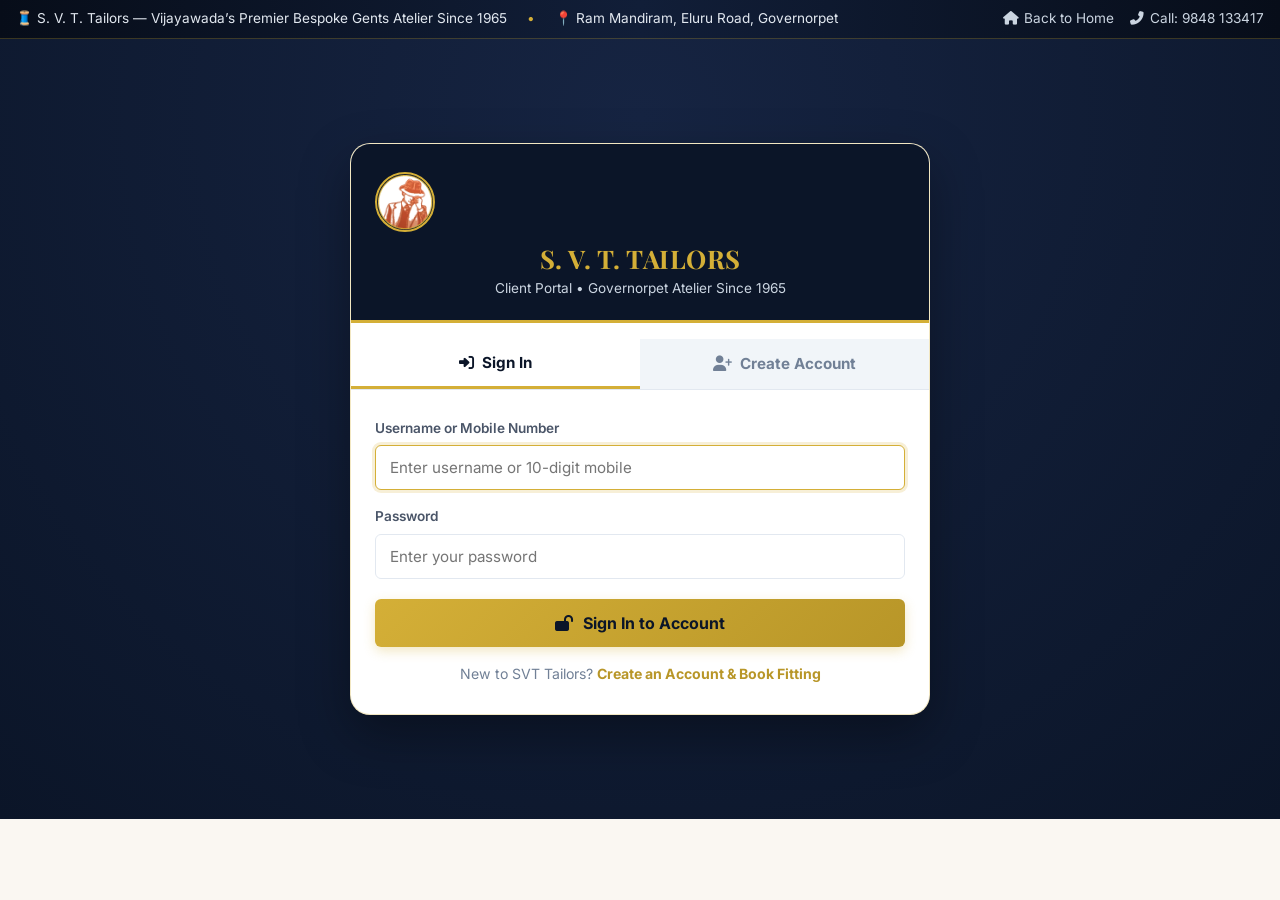
==== login.html @ 1993ef06 "feat: add customer login and account creation portal with database capture" ====
<!DOCTYPE html>
<html lang="en">
<head>
  <meta charset="UTF-8">
  <meta name="viewport" content="width=device-width, initial-scale=1.0">
  <title>Customer Account & Login • S. V. T. Tailors (Estd. 1965)</title>
  <link rel="icon" type="image/png" href="public/images/favicon.png">

  <!-- Google Fonts & Font Awesome -->
  <link rel="preconnect" href="https://fonts.googleapis.com">
  <link rel="preconnect" href="https://fonts.gstatic.com" crossorigin>
  <link href="https://fonts.googleapis.com/css2?family=Inter:wght@300;400;500;600;700&family=Playfair+Display:ital,wght@0,600;0,700;1,400&display=swap" rel="stylesheet">
  <link rel="stylesheet" href="https://cdnjs.cloudflare.com/ajax/libs/font-awesome/6.4.0/css/all.min.css">
  
  <link rel="stylesheet" href="style.css">

  <style>
    .auth-page-wrapper {
      min-height: calc(100vh - 120px);
      display: flex;
      align-items: center;
      justify-content: center;
      padding: 40px 16px;
      background: radial-gradient(circle at 50% 10%, #162442 0%, #0b1528 100%);
    }

    .auth-card {
      background: #ffffff;
      border-radius: var(--radius-lg);
      box-shadow: 0 20px 50px rgba(0, 0, 0, 0.35);
      width: 100%;
      max-width: 580px;
      overflow: hidden;
      border: 1px solid rgba(212, 175, 55, 0.3);
    }

    .auth-header {
      background: var(--primary);
      color: #ffffff;
      padding: 28px 24px 20px;
      text-align: center;
      position: relative;
      border-bottom: 3px solid var(--secondary);
    }

    .auth-header img {
      width: 60px;
      height: 60px;
      border-radius: 50%;
      border: 2px solid var(--secondary);
      margin-bottom: 10px;
    }

    .auth-header h2 {
      font-family: var(--font-serif);
      font-size: 1.6rem;
      color: var(--secondary);
      margin-bottom: 4px;
      letter-spacing: 0.5px;
    }

    .auth-header p {
      font-size: 0.85rem;
      color: #cbd5e1;
    }

    .auth-tabs {
      display: flex;
      background: #f1f5f9;
      border-bottom: 1px solid var(--gray-300);
    }

    .auth-tab-btn {
      flex: 1;
      padding: 14px;
      text-align: center;
      font-weight: 700;
      font-size: 0.95rem;
      background: transparent;
      border: none;
      cursor: pointer;
      color: var(--gray-600);
      transition: var(--transition);
      display: flex;
      align-items: center;
      justify-content: center;
      gap: 8px;
    }

    .auth-tab-btn.active {
      color: var(--primary);
      background: #ffffff;
      border-bottom: 3px solid var(--secondary);
    }

    .auth-body {
      padding: 28px 24px;
    }

    .auth-form-group {
      margin-bottom: 16px;
    }

    .auth-form-group label {
      display: block;
      font-size: 0.85rem;
      font-weight: 600;
      color: var(--gray-700);
      margin-bottom: 6px;
    }

    .auth-form-group input,
    .auth-form-group select,
    .auth-form-group textarea {
      width: 100%;
      padding: 12px 14px;
      border: 1.5px solid var(--gray-300);
      border-radius: var(--radius-sm);
      font-size: 0.95rem;
      font-family: inherit;
      transition: var(--transition);
      background: #ffffff;
    }

    .auth-form-group input:focus,
    .auth-form-group select:focus,
    .auth-form-group textarea:focus {
      outline: none;
      border-color: var(--secondary);
      box-shadow: 0 0 0 3px rgba(212, 175, 55, 0.2);
    }

    .auth-form-row {
      display: grid;
      grid-template-columns: 1fr 1fr;
      gap: 12px;
    }

    @media (max-width: 540px) {
      .auth-form-row {
        grid-template-columns: 1fr;
      }
    }

    .btn-auth-submit {
      width: 100%;
      padding: 14px;
      background: linear-gradient(135deg, var(--secondary) 0%, #b89628 100%);
      color: var(--primary);
      border: none;
      border-radius: var(--radius-sm);
      font-weight: 700;
      font-size: 1rem;
      cursor: pointer;
      display: flex;
      align-items: center;
      justify-content: center;
      gap: 10px;
      transition: var(--transition);
      box-shadow: 0 4px 12px rgba(212, 175, 55, 0.3);
      margin-top: 20px;
    }

    .btn-auth-submit:hover {
      transform: translateY(-2px);
      box-shadow: 0 6px 18px rgba(212, 175, 55, 0.45);
    }

    /* Customer Dashboard Profile View */
    .dashboard-profile {
      display: none;
    }

    .profile-banner {
      background: linear-gradient(135deg, #162442 0%, #0b1528 100%);
      color: #ffffff;
      padding: 20px;
      border-radius: var(--radius-md);
      display: flex;
      align-items: center;
      gap: 16px;
      margin-bottom: 20px;
    }

    .profile-avatar {
      width: 56px;
      height: 56px;
      background: var(--secondary);
      color: var(--primary);
      border-radius: 50%;
      display: flex;
      align-items: center;
      justify-content: center;
      font-size: 1.5rem;
      font-weight: 800;
      flex-shrink: 0;
    }

    .booking-card {
      background: var(--cream);
      border: 1px solid var(--gray-300);
      border-radius: var(--radius-sm);
      padding: 14px;
      margin-bottom: 12px;
    }

    .booking-card-header {
      display: flex;
      justify-content: space-between;
      margin-bottom: 6px;
      font-weight: 700;
      color: var(--primary);
    }

    .auth-alert {
      display: none;
      padding: 12px;
      border-radius: var(--radius-sm);
      font-size: 0.88rem;
      margin-bottom: 16px;
    }
    .auth-alert.error {
      background: #fef2f2;
      color: #991b1b;
      border: 1px solid #f87171;
    }
    .auth-alert.success {
      background: #f0fdf4;
      color: #166534;
      border: 1px solid #86efac;
    }
  </style>
</head>
<body>

  <!-- Top Announcement Bar -->
  <header class="top-bar">
    <div class="top-bar-marquee">
      <span>🧵 S. V. T. Tailors — Vijayawada’s Premier Bespoke Gents Atelier Since 1965</span>
      <span style="color: var(--secondary);">•</span>
      <span>📍 Ram Mandiram, Eluru Road, Governorpet</span>
    </div>
    <div class="top-bar-links">
      <a href="index.html"><i class="fas fa-home"></i> Back to Home</a>
      <a href="tel:9848133417"><i class="fas fa-phone-alt"></i> Call: 9848 133417</a>
    </div>
  </header>

  <!-- Auth Main View -->
  <main class="auth-page-wrapper">
    <div class="auth-card">
      <!-- Header -->
      <div class="auth-header">
        <a href="index.html">
          <img src="public/images/logo_gentleman_badge.png" alt="SVT Tailors Gentleman Mascot">
        </a>
        <h2>S. V. T. TAILORS</h2>
        <p>Client Portal • Governorpet Atelier Since 1965</p>
      </div>

      <!-- Feedback Alert -->
      <div style="padding: 16px 24px 0;">
        <div class="auth-alert" id="authAlert"></div>
      </div>

      <!-- Guest Auth Container (Tabs) -->
      <div id="guestAuthContainer">
        <div class="auth-tabs">
          <button class="auth-tab-btn active" id="tabLoginBtn" onclick="switchTab('login')">
            <i class="fas fa-sign-in-alt"></i> Sign In
          </button>
          <button class="auth-tab-btn" id="tabRegisterBtn" onclick="switchTab('register')">
            <i class="fas fa-user-plus"></i> Create Account
          </button>
        </div>

        <div class="auth-body">
          <!-- 1. LOGIN FORM -->
          <form id="loginForm" onsubmit="handleLoginSubmit(event)">
            <div class="auth-form-group">
              <label for="loginIdentifier">Username or Mobile Number</label>
              <input type="text" id="loginIdentifier" placeholder="Enter username or 10-digit mobile" required autofocus>
            </div>

            <div class="auth-form-group">
              <label for="loginPassword">Password</label>
              <input type="password" id="loginPassword" placeholder="Enter your password" required>
            </div>

            <button type="submit" class="btn-auth-submit" id="btnLoginSubmit">
              <i class="fas fa-lock-open"></i> Sign In to Account
            </button>

            <div style="text-align: center; margin-top: 16px; font-size: 0.88rem; color: var(--gray-600);">
              New to SVT Tailors? 
              <a href="javascript:void(0)" onclick="switchTab('register')" style="color: var(--secondary-hover); font-weight: 700;">Create an Account &amp; Book Fitting</a>
            </div>
          </form>

          <!-- 2. CREATE ACCOUNT FORM -->
          <form id="registerForm" style="display: none;" onsubmit="handleRegisterSubmit(event)">
            <div class="auth-form-row">
              <div class="auth-form-group">
                <label for="regName">Full Name *</label>
                <input type="text" id="regName" placeholder="e.g. Ramesh Kumar" required>
              </div>
              <div class="auth-form-group">
                <label for="regPhone">Phone Number (Mobile) *</label>
                <input type="tel" id="regPhone" placeholder="e.g. 98481 XXXXX" required>
              </div>
            </div>

            <div class="auth-form-group">
              <label for="regArea">Your Locality / City *</label>
              <select id="regArea" onchange="handleRegAreaChange(this.value)" required>
                <option value="Governorpet / Eluru Road">Governorpet / Eluru Road</option>
                <option value="Arundalpet / Ram Mandiram">Arundalpet / Near Ram Mandiram</option>
                <option value="Benz Circle">Benz Circle</option>
                <option value="MG Road / Bandar Road">MG Road / Bandar Road</option>
                <option value="Suryaraopet">Suryaraopet</option>
                <option value="Moghalrajpuram">Moghalrajpuram</option>
                <option value="Satyanarayanapuram">Satyanarayanapuram</option>
                <option value="Bhavanipuram / One Town">Bhavanipuram / One Town</option>
                <option value="Penamaluru / Poranki">Penamaluru / Poranki</option>
                <option value="Mangalagiri / Tadepalli">Mangalagiri / Tadepalli</option>
                <option value="Other">Other (Far from City / Outside Vijayawada)</option>
              </select>
            </div>

            <!-- Dynamic Outstation Area Input -->
            <div class="auth-form-group" id="regOtherAreaBox" style="display: none; background: #f0fdf4; border: 1.5px solid #86efac; border-radius: var(--radius-sm); padding: 12px;">
              <label for="regOtherAreaInput" style="color: #166534; font-weight: 700;">
                <i class="fas fa-map-marked-alt"></i> Specify Your City / Town / Village:
              </label>
              <input type="text" id="regOtherAreaInput" placeholder="e.g. Guntur, Gannavaram, Tenali, Eluru, etc.">
            </div>

            <div class="auth-form-row">
              <div class="auth-form-group">
                <label for="regDate">Preferred Date for Fitting / Visit</label>
                <input type="date" id="regDate">
              </div>
              <div class="auth-form-group">
                <label for="regTime">Preferred Time</label>
                <select id="regTime">
                  <option value="Morning (10:00 AM - 1:00 PM)">Morning (10 AM - 1 PM)</option>
                  <option value="Afternoon (2:00 PM - 5:00 PM)">Afternoon (2 PM - 5 PM)</option>
                  <option value="Evening (5:00 PM - 8:30 PM)">Evening (5 PM - 8:30 PM)</option>
                </select>
              </div>
            </div>

            <div class="auth-form-group">
              <label for="regGarments">Garments to Stitch</label>
              <input type="text" id="regGarments" placeholder="e.g. 2 Suits, 4 Shirts, 1 Kurta Pajama">
            </div>

            <div class="auth-form-row">
              <div class="auth-form-group">
                <label for="regUsername">Choose Username *</label>
                <input type="text" id="regUsername" placeholder="e.g. ramesh_svt" required>
              </div>
              <div class="auth-form-group">
                <label for="regPassword">Set Password *</label>
                <input type="password" id="regPassword" placeholder="Create password" required>
              </div>
            </div>

            <button type="submit" class="btn-auth-submit" id="btnRegisterSubmit">
              <i class="fas fa-user-check"></i> Create Account &amp; Save to Database
            </button>

            <div style="text-align: center; margin-top: 14px; font-size: 0.88rem; color: var(--gray-600);">
              Already have an account? 
              <a href="javascript:void(0)" onclick="switchTab('login')" style="color: var(--secondary-hover); font-weight: 700;">Sign In here</a>
            </div>
          </form>
        </div>
      </div>

      <!-- Logged In Dashboard View -->
      <div id="userDashboardView" class="dashboard-profile" style="padding: 24px;">
        <div class="profile-banner">
          <div class="profile-avatar" id="dashAvatar">R</div>
          <div>
            <h3 style="color: var(--secondary); margin-bottom: 2px;" id="dashName">Ramesh Kumar</h3>
            <p style="font-size: 0.85rem; color: #cbd5e1;" id="dashMobile">+91 98481 XXXXX</p>
            <small style="color: #94a3b8;" id="dashLocality">Governorpet, Vijayawada</small>
          </div>
        </div>

        <div style="display: flex; gap: 10px; margin-bottom: 20px;">
          <a href="index.html#customizerSection" class="btn-auth-submit" style="margin: 0; flex: 1; font-size: 0.88rem; padding: 10px;">
            <i class="fas fa-cut"></i> Order Custom Wear
          </a>
          <a href="index.html#doorstepSection" class="btn-auth-submit" style="margin: 0; flex: 1; font-size: 0.88rem; padding: 10px; background: var(--primary-light); color: #fff;">
            <i class="fas fa-motorcycle"></i> Book Home Visit
          </a>
        </div>

        <h4 style="font-size: 1.05rem; color: var(--primary); margin-bottom: 10px; display: flex; align-items: center; gap: 8px;">
          <i class="fas fa-clipboard-list" style="color: var(--secondary);"></i> Your Bookings &amp; Fitting Orders
        </h4>
        <div id="dashBookingsList">
          <p style="font-size: 0.85rem; color: var(--gray-600);">Loading your bookings from database...</p>
        </div>

        <div style="margin-top: 24px; padding-top: 16px; border-top: 1px solid var(--gray-300); display: flex; justify-content: space-between; align-items: center;">
          <a href="index.html" style="font-size: 0.88rem; color: var(--primary); font-weight: 600;">
            <i class="fas fa-arrow-left"></i> Return to Main Website
          </a>
          <button onclick="handleLogout()" style="background: none; border: 1px solid #ef4444; color: #ef4444; border-radius: var(--radius-sm); padding: 8px 14px; font-size: 0.85rem; font-weight: 700; cursor: pointer;">
            <i class="fas fa-sign-out-alt"></i> Log Out
          </button>
        </div>
      </div>
    </div>
  </main>

  <script>
    // Tab switching
    function switchTab(tab) {
      const loginForm = document.getElementById('loginForm');
      const regForm = document.getElementById('registerForm');
      const tabLoginBtn = document.getElementById('tabLoginBtn');
      const tabRegBtn = document.getElementById('tabRegisterBtn');
      hideAlert();

      if (tab === 'register') {
        loginForm.style.display = 'none';
        regForm.style.display = 'block';
        tabLoginBtn.classList.remove('active');
        tabRegBtn.classList.add('active');
      } else {
        loginForm.style.display = 'block';
        regForm.style.display = 'none';
        tabLoginBtn.classList.add('active');
        tabRegBtn.classList.remove('active');
      }
    }

    function handleRegAreaChange(val) {
      const otherBox = document.getElementById('regOtherAreaBox');
      if (otherBox) {
        otherBox.style.display = val === 'Other' ? 'block' : 'none';
        if (val === 'Other') document.getElementById('regOtherAreaInput')?.focus();
      }
    }

    function showAlert(msg, type = 'error') {
      const el = document.getElementById('authAlert');
      if (!el) return;
      el.className = `auth-alert ${type}`;
      el.innerHTML = msg;
      el.style.display = 'block';
    }

    function hideAlert() {
      const el = document.getElementById('authAlert');
      if (el) el.style.display = 'none';
    }

    // Register Handler
    async function handleRegisterSubmit(e) {
      e.preventDefault();
      hideAlert();

      const name = document.getElementById('regName').value.trim();
      const mobile = document.getElementById('regPhone').value.trim();
      const area = document.getElementById('regArea').value;
      const otherArea = document.getElementById('regOtherAreaInput')?.value.trim();
      const locality = area === 'Other' ? (otherArea || 'Outside Vijayawada') : area;
      const pref_date = document.getElementById('regDate').value;
      const pref_time = document.getElementById('regTime').value;
      const garments = document.getElementById('regGarments').value.trim();
      const username = document.getElementById('regUsername').value.trim();
      const password = document.getElementById('regPassword').value;

      const btn = document.getElementById('btnRegisterSubmit');
      btn.disabled = true;
      btn.innerHTML = '<i class="fas fa-spinner fa-spin"></i> Creating Account in Database...';

      try {
        const res = await fetch('/api/register', {
          method: 'POST',
          headers: { 'Content-Type': 'application/json' },
          body: JSON.stringify({
            name, mobile, locality, username, password,
            pref_date, pref_time, garments
          })
        });

        const data = await res.json();
        if (data.success) {
          showAlert('Account created successfully in database! Logging you in...', 'success');
          localStorage.setItem('svt_user', JSON.stringify(data.user));
          setTimeout(() => {
            renderDashboard(data.user, data.booking_id ? [{
              booking_id: data.booking_id,
              locality: locality,
              pref_date: pref_date || 'Upcoming',
              pref_time: pref_time,
              garments: garments || 'Bespoke Fitting'
            }] : []);
          }, 800);
        } else {
          showAlert(data.error || 'Could not register account. Please check details.');
        }
      } catch (err) {
        // Fallback for offline mode
        const localUser = { name, mobile, username, locality };
        localStorage.setItem('svt_user', JSON.stringify(localUser));
        showAlert('Account registered locally! (Database syncing in background)', 'success');
        renderDashboard(localUser, []);
      } finally {
        btn.disabled = false;
        btn.innerHTML = '<i class="fas fa-user-check"></i> Create Account &amp; Save to Database';
      }
    }

    // Login Handler
    async function handleLoginSubmit(e) {
      e.preventDefault();
      hideAlert();

      const identifier = document.getElementById('loginIdentifier').value.trim();
      const password = document.getElementById('loginPassword').value;

      const btn = document.getElementById('btnLoginSubmit');
      btn.disabled = true;
      btn.innerHTML = '<i class="fas fa-spinner fa-spin"></i> Verifying Credentials...';

      try {
        const res = await fetch('/api/login', {
          method: 'POST',
          headers: { 'Content-Type': 'application/json' },
          body: JSON.stringify({ username: identifier, password })
        });

        const data = await res.json();
        if (data.success) {
          showAlert(`Welcome back, ${data.user.name}!`, 'success');
          localStorage.setItem('svt_user', JSON.stringify(data.user));
          setTimeout(() => {
            renderDashboard(data.user, data.bookings || []);
          }, 600);
        } else {
          showAlert(data.error || 'Invalid credentials. Please verify username and password.');
        }
      } catch (err) {
        showAlert('Server connection error. Please ensure local server is running.');
      } finally {
        btn.disabled = false;
        btn.innerHTML = '<i class="fas fa-lock-open"></i> Sign In to Account';
      }
    }

    // Render Dashboard
    function renderDashboard(user, bookings = []) {
      document.getElementById('guestAuthContainer').style.display = 'none';
      const dash = document.getElementById('userDashboardView');
      dash.style.display = 'block';

      document.getElementById('dashName').textContent = user.name || 'Valued Client';
      document.getElementById('dashMobile').textContent = `📞 ${user.mobile}`;
      document.getElementById('dashLocality').textContent = `📍 ${user.locality || 'Governorpet, Vijayawada'}`;
      document.getElementById('dashAvatar').textContent = (user.name || 'U').charAt(0).toUpperCase();

      const bList = document.getElementById('dashBookingsList');
      if (!bookings || bookings.length === 0) {
        bList.innerHTML = `
          <div style="background: var(--cream); padding: 18px; border-radius: var(--radius-sm); text-align: center; color: var(--gray-600); font-size: 0.88rem;">
            <i class="fas fa-calendar-check" style="font-size: 1.8rem; color: var(--secondary); margin-bottom: 8px; display: block;"></i>
            No active bookings yet. Click below to schedule a master doorstep visit or customize garments!
          </div>
        `;
      } else {
        bList.innerHTML = bookings.map(b => `
          <div class="booking-card">
            <div class="booking-card-header">
              <span>Order #SVT-BK${b.booking_id}</span>
              <span style="color: var(--emerald); font-size: 0.85rem;"><i class="fas fa-check-circle"></i> Active</span>
            </div>
            <div style="font-size: 0.85rem; color: var(--gray-700); margin-bottom: 4px;">
              <strong>Garments:</strong> ${b.garments || 'Bespoke Garments'}
            </div>
            <div style="font-size: 0.8rem; color: var(--gray-600); display: flex; gap: 14px; flex-wrap: wrap;">
              <span><i class="fas fa-calendar-alt"></i> ${b.pref_date || 'Scheduled'}</span>
              <span><i class="fas fa-clock"></i> ${b.pref_time || 'Morning'}</span>
              <span><i class="fas fa-map-marker-alt"></i> ${b.locality || 'Governorpet'}</span>
            </div>
          </div>
        `).join('');
      }
    }

    function handleLogout() {
      localStorage.removeItem('svt_user');
      window.location.reload();
    }

    // Auto-login check on page load
    window.addEventListener('DOMContentLoaded', () => {
      const saved = localStorage.getItem('svt_user');
      if (saved) {
        try {
          const user = JSON.parse(saved);
          renderDashboard(user);
          // Fetch live bookings
          fetch(`/api/track?q=${encodeURIComponent(user.mobile)}`)
            .then(r => r.json())
            .then(data => {
              if (data && data.bookings) {
                renderDashboard(user, data.bookings);
              }
            }).catch(() => {});
        } catch(e) {}
      }
    });
  </script>
</body>
</html>
---- style.css ----
/* ==========================================================================
   S. V. T. TAILORS - MASTER BESPOKE TAILORING (EST. 1965)
   Modern, Lively, Luxury Bespoke Tailoring Experience
   ========================================================================== */

:root {
  --primary: #0b1528;
  --primary-light: #162442;
  --secondary: #d4af37; /* Royal Tailor Gold */
  --secondary-hover: #b89628;
  --secondary-light: #fef8e7;
  --accent: #c59b27;
  --emerald: #0f5132;
  --emerald-light: #d1e7dd;
  --crimson: #8b0000;
  --dark: #121824;
  --gray-900: #1a202c;
  --gray-800: #2d3748;
  --gray-700: #4a5568;
  --gray-600: #718096;
  --gray-300: #e2e8f0;
  --gray-100: #f7fafc;
  --gray-50: #fbfbfa;
  --white: #ffffff;
  --cream: #faf7f2;
  
  --shadow-sm: 0 2px 4px rgba(0,0,0,0.05);
  --shadow-md: 0 6px 18px rgba(0,0,0,0.08);
  --shadow-lg: 0 12px 30px rgba(0,0,0,0.12);
  --shadow-xl: 0 20px 45px rgba(0,0,0,0.18);
  
  --font-serif: 'Playfair Display', Georgia, 'Times New Roman', serif;
  --font-sans: 'Inter', system-ui, -apple-system, BlinkMacSystemFont, 'Segoe UI', Roboto, sans-serif;
  --radius-sm: 6px;
  --radius-md: 12px;
  --radius-lg: 20px;
  --radius-full: 9999px;
  --transition: all 0.3s cubic-bezier(0.16, 1, 0.3, 1);
}

*, *::before, *::after {
  box-sizing: border-box;
  margin: 0;
  padding: 0;
}

html {
  scroll-behavior: smooth;
  font-size: 16px;
}

body {
  font-family: var(--font-sans);
  color: var(--gray-800);
  background-color: var(--cream);
  line-height: 1.6;
  overflow-x: hidden;
}

h1, h2, h3, h4, .font-serif {
  font-family: var(--font-serif);
  color: var(--primary);
  line-height: 1.25;
}

a {
  color: inherit;
  text-decoration: none;
}

img {
  max-width: 100%;
  height: auto;
  display: block;
}

button, input, select, textarea {
  font-family: inherit;
}

/* ==========================================================================
   ANNOUNCEMENT BAR
   ========================================================================== */
.top-bar {
  background: linear-gradient(90deg, #070d19 0%, #111e38 50%, #070d19 100%);
  color: #e2e8f0;
  padding: 8px 16px;
  font-size: 0.85rem;
  display: flex;
  justify-content: space-between;
  align-items: center;
  border-bottom: 1px solid rgba(212, 175, 55, 0.25);
  position: relative;
  z-index: 100;
}

.top-bar-marquee {
  display: flex;
  align-items: center;
  gap: 20px;
}

.top-badge {
  background: var(--secondary);
  color: #0b1528;
  font-weight: 700;
  padding: 2px 8px;
  border-radius: 4px;
  font-size: 0.75rem;
  letter-spacing: 0.5px;
  text-transform: uppercase;
}

.top-bar-links {
  display: flex;
  align-items: center;
  gap: 16px;
}

.top-bar-links a {
  color: #cbd5e1;
  transition: var(--transition);
  display: inline-flex;
  align-items: center;
  gap: 6px;
}

.top-bar-links a:hover {
  color: var(--secondary);
}

/* ==========================================================================
   NAVIGATION
   ========================================================================== */
.main-nav {
  position: sticky;
  top: 0;
  background: rgba(255, 255, 255, 0.96);
  backdrop-filter: blur(12px);
  border-bottom: 1px solid rgba(212, 175, 55, 0.2);
  z-index: 99;
  transition: var(--transition);
}

.nav-container {
  max-width: 1320px;
  margin: 0 auto;
  padding: 12px 24px;
  display: flex;
  align-items: center;
  justify-content: space-between;
}

.brand-logo {
  display: flex;
  align-items: center;
  gap: 14px;
}

.brand-icon {
  width: 52px;
  height: 52px;
  border-radius: 50%;
  border: 2px solid var(--secondary);
  background: #fdfbf7;
  display: flex;
  align-items: center;
  justify-content: center;
  box-shadow: 0 4px 14px rgba(212, 175, 55, 0.3);
  position: relative;
  overflow: hidden;
  flex-shrink: 0;
  transition: var(--transition);
}

.brand-icon:hover {
  transform: scale(1.08);
}

.brand-icon img {
  width: 100%;
  height: 100%;
  object-fit: cover;
}

.btn-mini-logo {
  width: 20px;
  height: 20px;
  border-radius: 50%;
  object-fit: cover;
  display: inline-block;
  vertical-align: middle;
  margin-right: 6px;
  border: 1px solid var(--secondary);
}

.visiting-card-badge {
  display: inline-flex;
  align-items: center;
  gap: 12px;
  background: rgba(255, 255, 255, 0.95);
  border: 1.5px solid var(--secondary);
  padding: 8px 14px;
  border-radius: var(--radius-md);
  box-shadow: var(--shadow-sm);
  margin-top: 12px;
}

.visiting-card-badge img {
  height: 48px;
  width: auto;
  border-radius: 4px;
}

.visiting-card-container {
  border-radius: var(--radius-md);
  overflow: hidden;
  box-shadow: var(--shadow-xl);
  border: 2px solid var(--secondary);
  background: var(--white);
  transition: var(--transition);
}

.visiting-card-container:hover {
  transform: translateY(-4px);
  box-shadow: 0 16px 36px rgba(0,0,0,0.18);
}

.brand-text h1 {
  font-size: 1.5rem;
  font-weight: 800;
  letter-spacing: 0.5px;
  margin-bottom: 2px;
  display: flex;
  align-items: center;
  gap: 8px;
}

.brand-text .est {
  font-size: 0.72rem;
  color: var(--secondary-hover);
  font-family: var(--font-sans);
  font-weight: 700;
  letter-spacing: 1px;
  text-transform: uppercase;
}

.brand-text p {
  font-size: 0.78rem;
  color: var(--gray-600);
  font-weight: 500;
}

.nav-menu {
  display: flex;
  align-items: center;
  gap: 28px;
  list-style: none;
}

.nav-menu a {
  font-size: 0.95rem;
  font-weight: 600;
  color: var(--gray-800);
  transition: var(--transition);
  position: relative;
  padding: 6px 0;
}

.nav-menu a:hover,
.nav-menu a.active {
  color: var(--primary);
}

.nav-menu a::after {
  content: '';
  position: absolute;
  bottom: 0;
  left: 0;
  width: 0%;
  height: 2px;
  background: var(--secondary);
  transition: var(--transition);
}

.nav-menu a:hover::after,
.nav-menu a.active::after {
  width: 100%;
}

.nav-actions {
  display: flex;
  align-items: center;
  gap: 14px;
}

.btn-track {
  padding: 8px 16px;
  border: 1.5px solid var(--primary);
  border-radius: var(--radius-full);
  font-size: 0.88rem;
  font-weight: 600;
  color: var(--primary);
  display: inline-flex;
  align-items: center;
  gap: 6px;
  background: transparent;
  cursor: pointer;
  transition: var(--transition);
}

.btn-track:hover {
  background: var(--primary);
  color: var(--white);
}

.btn-cart {
  position: relative;
  background: var(--secondary);
  color: var(--primary);
  border: none;
  width: 44px;
  height: 44px;
  border-radius: var(--radius-full);
  display: flex;
  align-items: center;
  justify-content: center;
  cursor: pointer;
  font-size: 1.2rem;
  font-weight: 700;
  transition: var(--transition);
  box-shadow: 0 4px 10px rgba(212, 175, 55, 0.3);
}

.btn-cart:hover {
  transform: translateY(-2px) scale(1.05);
  background: var(--secondary-hover);
  color: var(--white);
}

.cart-count {
  position: absolute;
  top: -4px;
  right: -4px;
  background: var(--crimson);
  color: var(--white);
  font-size: 0.72rem;
  font-weight: 800;
  width: 20px;
  height: 20px;
  border-radius: 50%;
  display: flex;
  align-items: center;
  justify-content: center;
  border: 2px solid var(--white);
}

.btn-call {
  background: var(--primary);
  color: var(--white);
  padding: 10px 18px;
  border-radius: var(--radius-full);
  font-size: 0.88rem;
  font-weight: 600;
  display: inline-flex;
  align-items: center;
  gap: 8px;
  transition: var(--transition);
  box-shadow: var(--shadow-sm);
}

.btn-call:hover {
  background: var(--primary-light);
  transform: translateY(-2px);
  box-shadow: var(--shadow-md);
}

.mobile-menu-btn {
  display: none;
  background: transparent;
  border: none;
  font-size: 1.6rem;
  color: var(--primary);
  cursor: pointer;
}

/* ==========================================================================
   HERO SECTION
   ========================================================================== */
.hero {
  position: relative;
  min-height: 85vh;
  display: flex;
  align-items: center;
  background: linear-gradient(135deg, rgba(11, 21, 40, 0.92) 0%, rgba(16, 29, 56, 0.85) 100%),
              url('public/images/hero_atelier.jpg') center/cover no-repeat fixed;
  color: var(--white);
  padding: 80px 24px;
  overflow: hidden;
}

.hero-overlay-pattern {
  position: absolute;
  inset: 0;
  background-image: radial-gradient(rgba(212, 175, 55, 0.15) 1px, transparent 0);
  background-size: 28px 28px;
  pointer-events: none;
}

.hero-container {
  max-width: 1320px;
  margin: 0 auto;
  display: grid;
  grid-template-columns: 1.15fr 0.85fr;
  gap: 50px;
  align-items: center;
  position: relative;
  z-index: 2;
}

.hero-tag {
  display: inline-flex;
  align-items: center;
  gap: 8px;
  background: rgba(212, 175, 55, 0.2);
  border: 1px solid var(--secondary);
  color: var(--secondary);
  padding: 6px 14px;
  border-radius: var(--radius-full);
  font-size: 0.85rem;
  font-weight: 700;
  letter-spacing: 1px;
  text-transform: uppercase;
  margin-bottom: 20px;
  backdrop-filter: blur(8px);
}

.hero-title {
  font-size: 3.5rem;
  font-weight: 800;
  color: var(--white);
  margin-bottom: 20px;
  letter-spacing: -0.5px;
}

.hero-title span.gold {
  color: var(--secondary);
  position: relative;
  display: inline-block;
}

.hero-title span.gold::after {
  content: '';
  position: absolute;
  bottom: 6px;
  left: 0;
  width: 100%;
  height: 6px;
  background: rgba(212, 175, 55, 0.35);
  z-index: -1;
}

.hero-desc {
  font-size: 1.2rem;
  color: #e2e8f0;
  margin-bottom: 34px;
  max-width: 600px;
  line-height: 1.7;
}

.hero-cta-group {
  display: flex;
  align-items: center;
  gap: 16px;
  flex-wrap: wrap;
  margin-bottom: 40px;
}

.btn-primary-gold {
  background: linear-gradient(135deg, var(--secondary) 0%, #b89628 100%);
  color: #0b1528;
  font-weight: 700;
  font-size: 1.05rem;
  padding: 16px 32px;
  border-radius: var(--radius-full);
  display: inline-flex;
  align-items: center;
  gap: 10px;
  border: none;
  cursor: pointer;
  transition: var(--transition);
  box-shadow: 0 10px 25px rgba(212, 175, 55, 0.4);
}

.btn-primary-gold:hover {
  transform: translateY(-3px) scale(1.02);
  box-shadow: 0 14px 30px rgba(212, 175, 55, 0.6);
  background: linear-gradient(135deg, #e4bf47 0%, var(--secondary) 100%);
}

.btn-secondary-outline {
  background: rgba(255, 255, 255, 0.08);
  border: 1.5px solid rgba(255, 255, 255, 0.4);
  color: var(--white);
  font-weight: 600;
  font-size: 1rem;
  padding: 15px 28px;
  border-radius: var(--radius-full);
  display: inline-flex;
  align-items: center;
  gap: 10px;
  cursor: pointer;
  backdrop-filter: blur(8px);
  transition: var(--transition);
}

.btn-secondary-outline:hover {
  background: var(--white);
  color: var(--primary);
  border-color: var(--white);
  transform: translateY(-2px);
}

.hero-stats-row {
  display: grid;
  grid-template-columns: repeat(3, 1fr);
  gap: 20px;
  border-top: 1px solid rgba(255, 255, 255, 0.15);
  padding-top: 24px;
}

.hero-stat-item h3 {
  font-size: 2rem;
  font-weight: 800;
  color: var(--secondary);
  font-family: var(--font-sans);
  margin-bottom: 2px;
}

.hero-stat-item p {
  font-size: 0.85rem;
  color: #cbd5e1;
  text-transform: uppercase;
  letter-spacing: 0.5px;
}

/* Hero Right: Interactive Quick Order Card */
.hero-card {
  background: rgba(255, 255, 255, 0.98);
  color: var(--dark);
  border-radius: var(--radius-lg);
  padding: 32px;
  box-shadow: var(--shadow-xl);
  border: 2px solid rgba(212, 175, 55, 0.4);
  position: relative;
}

.hero-card-header {
  margin-bottom: 20px;
  border-bottom: 1px solid var(--gray-300);
  padding-bottom: 16px;
  display: flex;
  justify-content: space-between;
  align-items: center;
}

.hero-card-header h3 {
  font-size: 1.4rem;
  color: var(--primary);
}

.hero-card-header .pulse-badge {
  background: #e6f4ea;
  color: var(--emerald);
  font-weight: 700;
  font-size: 0.75rem;
  padding: 4px 10px;
  border-radius: var(--radius-full);
  display: inline-flex;
  align-items: center;
  gap: 6px;
}

.pulse-dot {
  width: 8px;
  height: 8px;
  background: var(--emerald);
  border-radius: 50%;
  animation: pulse 1.8s infinite;
}

@keyframes pulse {
  0% { transform: scale(0.95); box-shadow: 0 0 0 0 rgba(15, 81, 50, 0.7); }
  70% { transform: scale(1); box-shadow: 0 0 0 8px rgba(15, 81, 50, 0); }
  100% { transform: scale(0.95); box-shadow: 0 0 0 0 rgba(15, 81, 50, 0); }
}

.quick-order-options {
  display: grid;
  grid-template-columns: repeat(2, 1fr);
  gap: 10px;
  margin-bottom: 18px;
}

.quick-option-btn {
  background: var(--gray-50);
  border: 1.5px solid var(--gray-300);
  border-radius: var(--radius-md);
  padding: 12px 10px;
  text-align: center;
  cursor: pointer;
  transition: var(--transition);
}

.quick-option-btn:hover,
.quick-option-btn.active {
  border-color: var(--secondary);
  background: var(--secondary-light);
  transform: translateY(-2px);
}

.quick-option-btn i {
  font-size: 1.4rem;
  color: var(--primary);
  margin-bottom: 4px;
  display: block;
}

.quick-option-btn span {
  font-size: 0.85rem;
  font-weight: 700;
  display: block;
}

.quick-option-btn small {
  font-size: 0.72rem;
  color: var(--gray-600);
}

/* ==========================================================================
   FEATURE STRIP (TRUST BADGES)
   ========================================================================== */
.feature-strip {
  background: var(--primary);
  color: var(--white);
  padding: 24px 0;
  border-bottom: 2px solid var(--secondary);
}

.feature-grid {
  max-width: 1320px;
  margin: 0 auto;
  padding: 0 24px;
  display: grid;
  grid-template-columns: repeat(4, 1fr);
  gap: 24px;
}

.feature-box {
  display: flex;
  align-items: center;
  gap: 16px;
}

.feature-icon {
  width: 52px;
  height: 52px;
  background: rgba(212, 175, 55, 0.15);
  border: 1px solid var(--secondary);
  border-radius: 50%;
  display: flex;
  align-items: center;
  justify-content: center;
  color: var(--secondary);
  font-size: 1.4rem;
  flex-shrink: 0;
}

.feature-info h4 {
  color: var(--white);
  font-size: 1rem;
  margin-bottom: 2px;
}

.feature-info p {
  color: #94a3b8;
  font-size: 0.82rem;
}

/* ==========================================================================
   SECTION COMMON
   ========================================================================== */
.section {
  padding: 85px 24px;
}

.section-cream {
  background: var(--cream);
}

.section-white {
  background: var(--white);
}

.section-dark {
  background: var(--primary);
  color: var(--white);
}

.section-header {
  text-align: center;
  max-width: 750px;
  margin: 0 auto 55px auto;
}

.section-tag {
  color: var(--secondary-hover);
  font-weight: 700;
  font-size: 0.85rem;
  text-transform: uppercase;
  letter-spacing: 1.5px;
  display: inline-block;
  margin-bottom: 8px;
}

.section-title {
  font-size: 2.5rem;
  font-weight: 800;
  margin-bottom: 14px;
  position: relative;
}

.section-title::after {
  content: '';
  display: block;
  width: 60px;
  height: 3px;
  background: var(--secondary);
  margin: 12px auto 0;
  border-radius: 2px;
}

.section-dark .section-title {
  color: var(--white);
}

.section-subtitle {
  color: var(--gray-600);
  font-size: 1.05rem;
}

.section-dark .section-subtitle {
  color: #cbd5e1;
}

/* ==========================================================================
   SERVICES & GARMENT CATALOG
   ========================================================================== */
.catalog-tabs {
  display: flex;
  justify-content: center;
  gap: 12px;
  margin-bottom: 40px;
  flex-wrap: wrap;
}

.tab-btn {
  background: var(--white);
  border: 1.5px solid var(--gray-300);
  color: var(--gray-700);
  padding: 10px 22px;
  border-radius: var(--radius-full);
  font-weight: 600;
  font-size: 0.92rem;
  cursor: pointer;
  transition: var(--transition);
}

.tab-btn:hover,
.tab-btn.active {
  background: var(--primary);
  color: var(--white);
  border-color: var(--primary);
  box-shadow: 0 4px 12px rgba(11, 21, 40, 0.2);
}

.catalog-grid {
  max-width: 1320px;
  margin: 0 auto;
  display: grid;
  grid-template-columns: repeat(auto-fill, minmax(320px, 1fr));
  gap: 30px;
}

.catalog-card {
  background: var(--white);
  border-radius: var(--radius-lg);
  overflow: hidden;
  border: 1px solid var(--gray-300);
  box-shadow: var(--shadow-md);
  transition: var(--transition);
  display: flex;
  flex-direction: column;
  position: relative;
}

.catalog-card:hover {
  transform: translateY(-8px);
  box-shadow: var(--shadow-xl);
  border-color: var(--secondary);
}

.card-img-wrapper {
  position: relative;
  height: 260px;
  overflow: hidden;
  background: #f1f5f9;
}

.card-img-wrapper img {
  width: 100%;
  height: 100%;
  object-fit: cover;
  transition: transform 0.6s ease;
}

.catalog-card:hover .card-img-wrapper img {
  transform: scale(1.08);
}

.card-badge {
  position: absolute;
  top: 14px;
  left: 14px;
  background: var(--primary);
  color: var(--secondary);
  font-size: 0.75rem;
  font-weight: 700;
  padding: 4px 10px;
  border-radius: var(--radius-full);
  border: 1px solid var(--secondary);
}

.card-express-badge {
  position: absolute;
  top: 14px;
  right: 14px;
  background: #ffebd1;
  color: #b45309;
  font-size: 0.72rem;
  font-weight: 700;
  padding: 4px 8px;
  border-radius: var(--radius-full);
}

.card-content {
  padding: 24px;
  display: flex;
  flex-direction: column;
  flex-grow: 1;
}

.card-header-row {
  display: flex;
  justify-content: space-between;
  align-items: baseline;
  margin-bottom: 10px;
}

.card-content h3 {
  font-size: 1.35rem;
  margin-bottom: 6px;
}

.card-price {
  font-size: 1.3rem;
  font-weight: 800;
  color: var(--primary);
}

.card-price small {
  font-size: 0.75rem;
  font-weight: 500;
  color: var(--gray-600);
}

.card-desc {
  color: var(--gray-600);
  font-size: 0.88rem;
  margin-bottom: 16px;
  flex-grow: 1;
}

.card-features-list {
  list-style: none;
  margin-bottom: 20px;
  display: flex;
  flex-direction: column;
  gap: 6px;
}

.card-features-list li {
  font-size: 0.82rem;
  color: var(--gray-700);
  display: flex;
  align-items: center;
  gap: 8px;
}

.card-features-list li i {
  color: var(--emerald);
  font-size: 0.9rem;
}

.card-actions {
  display: grid;
  grid-template-columns: 1fr auto;
  gap: 10px;
}

.btn-card-order {
  background: var(--primary);
  color: var(--white);
  padding: 12px 18px;
  border-radius: var(--radius-md);
  font-weight: 700;
  font-size: 0.92rem;
  border: none;
  cursor: pointer;
  display: inline-flex;
  align-items: center;
  justify-content: center;
  gap: 8px;
  transition: var(--transition);
}

.btn-card-order:hover {
  background: var(--secondary);
  color: var(--primary);
}

.btn-card-whatsapp {
  background: #25d366;
  color: var(--white);
  border: none;
  width: 44px;
  height: 44px;
  border-radius: var(--radius-md);
  display: flex;
  align-items: center;
  justify-content: center;
  font-size: 1.3rem;
  cursor: pointer;
  transition: var(--transition);
}

.btn-card-whatsapp:hover {
  background: #1eb757;
  transform: scale(1.05);
}

/* ==========================================================================
   LIVE GARMENT CUSTOMIZER MODAL / SECTION
   ========================================================================== */
.customizer-container {
  max-width: 1320px;
  margin: 0 auto;
  background: var(--white);
  border-radius: var(--radius-lg);
  box-shadow: var(--shadow-xl);
  border: 1px solid var(--gray-300);
  overflow: hidden;
  display: grid;
  grid-template-columns: 1fr 400px;
}

.customizer-main {
  padding: 40px;
}

.customizer-steps {
  display: flex;
  gap: 16px;
  margin-bottom: 30px;
  border-bottom: 1px solid var(--gray-300);
  padding-bottom: 16px;
  overflow-x: auto;
}

.step-indicator {
  display: flex;
  align-items: center;
  gap: 8px;
  font-size: 0.9rem;
  font-weight: 700;
  color: var(--gray-600);
  cursor: pointer;
  white-space: nowrap;
}

.step-indicator.active {
  color: var(--primary);
}

.step-indicator.active .step-num {
  background: var(--secondary);
  color: var(--primary);
}

.step-num {
  width: 26px;
  height: 26px;
  border-radius: 50%;
  background: var(--gray-300);
  color: var(--gray-700);
  display: flex;
  align-items: center;
  justify-content: center;
  font-size: 0.78rem;
  font-weight: 800;
}

.customizer-step-content {
  display: none;
}

.customizer-step-content.active {
  display: block;
  animation: fadeIn 0.3s ease;
}

@keyframes fadeIn {
  from { opacity: 0; transform: translateY(8px); }
  to { opacity: 1; transform: translateY(0); }
}

.option-grid {
  display: grid;
  grid-template-columns: repeat(auto-fill, minmax(140px, 1fr));
  gap: 14px;
  margin-top: 14px;
}

.option-box {
  border: 2px solid var(--gray-300);
  border-radius: var(--radius-md);
  padding: 14px;
  text-align: center;
  cursor: pointer;
  transition: var(--transition);
  background: var(--gray-50);
}

.option-box:hover,
.option-box.selected {
  border-color: var(--secondary);
  background: var(--secondary-light);
  transform: translateY(-2px);
}

.option-box .icon {
  font-size: 1.8rem;
  margin-bottom: 6px;
  color: var(--primary);
}

.option-box .title {
  font-size: 0.88rem;
  font-weight: 700;
  display: block;
}

.option-box .sub {
  font-size: 0.72rem;
  color: var(--gray-600);
}

/* Measurement Input Grid */
.measurements-grid {
  display: grid;
  grid-template-columns: repeat(3, 1fr);
  gap: 16px;
  margin-top: 20px;
}

.measure-input-group label {
  display: block;
  font-size: 0.82rem;
  font-weight: 700;
  color: var(--gray-700);
  margin-bottom: 4px;
}

.measure-input-group input,
.measure-input-group select {
  width: 100%;
  padding: 10px 12px;
  border: 1.5px solid var(--gray-300);
  border-radius: var(--radius-sm);
  font-size: 0.95rem;
}

.measure-input-group input:focus,
.measure-input-group select:focus {
  outline: none;
  border-color: var(--secondary);
  box-shadow: 0 0 0 3px rgba(212, 175, 55, 0.2);
}

/* Customizer Summary Sidebar */
.customizer-sidebar {
  background: var(--gray-50);
  border-left: 1px solid var(--gray-300);
  padding: 36px 28px;
  display: flex;
  flex-direction: column;
}

.sidebar-summary h3 {
  font-size: 1.3rem;
  margin-bottom: 20px;
  padding-bottom: 12px;
  border-bottom: 1px solid var(--gray-300);
}

.summary-item {
  display: flex;
  justify-content: space-between;
  margin-bottom: 12px;
  font-size: 0.9rem;
}

.summary-item.total {
  font-size: 1.25rem;
  font-weight: 800;
  color: var(--primary);
  border-top: 2px dashed var(--gray-300);
  padding-top: 14px;
  margin-top: 20px;
}

.customizer-buttons {
  margin-top: auto;
  display: flex;
  flex-direction: column;
  gap: 12px;
  padding-top: 24px;
}

/* ==========================================================================
   DOORSTEP PICKUP SECTION
   ========================================================================== */
.doorstep-banner {
  background: linear-gradient(135deg, #0b1528 0%, #162442 100%);
  border-radius: var(--radius-lg);
  padding: 50px;
  color: var(--white);
  display: grid;
  grid-template-columns: 1.2fr 0.8fr;
  gap: 40px;
  align-items: center;
  box-shadow: var(--shadow-xl);
  border: 2px solid rgba(212, 175, 55, 0.3);
}

.doorstep-form {
  background: var(--white);
  color: var(--dark);
  padding: 30px;
  border-radius: var(--radius-md);
  box-shadow: var(--shadow-lg);
}

.doorstep-form h3 {
  font-size: 1.3rem;
  margin-bottom: 6px;
}

.doorstep-form p {
  color: var(--gray-600);
  font-size: 0.85rem;
  margin-bottom: 18px;
}

.form-group {
  margin-bottom: 14px;
}

.form-group label {
  display: block;
  font-size: 0.82rem;
  font-weight: 700;
  margin-bottom: 4px;
  color: var(--gray-700);
}

.form-group input,
.form-group select,
.form-group textarea {
  width: 100%;
  padding: 10px 14px;
  border: 1.5px solid var(--gray-300);
  border-radius: var(--radius-sm);
  font-size: 0.9rem;
}

.form-group input:focus,
.form-group select:focus,
.form-group textarea:focus {
  outline: none;
  border-color: var(--secondary);
}

/* ==========================================================================
   VISUAL MEASUREMENT GUIDE (INTERACTIVE SILHOUETTE)
   ========================================================================== */
.guide-wrapper {
  max-width: 1200px;
  margin: 0 auto;
  display: grid;
  grid-template-columns: 1fr 1fr;
  gap: 40px;
  align-items: center;
  background: var(--white);
  padding: 40px;
  border-radius: var(--radius-lg);
  box-shadow: var(--shadow-md);
  border: 1px solid var(--gray-300);
}

.guide-visual {
  position: relative;
  background: #f8fafc;
  border-radius: var(--radius-md);
  padding: 30px;
  display: flex;
  justify-content: center;
  align-items: center;
}

.silhouette-container {
  position: relative;
  width: 280px;
  height: 440px;
}

.measure-hotspot {
  position: absolute;
  width: 26px;
  height: 26px;
  border-radius: 50%;
  background: var(--secondary);
  color: var(--primary);
  font-weight: 800;
  font-size: 0.75rem;
  display: flex;
  align-items: center;
  justify-content: center;
  cursor: pointer;
  transition: var(--transition);
  box-shadow: 0 0 0 4px rgba(212, 175, 55, 0.3);
}

.measure-hotspot:hover,
.measure-hotspot.active {
  transform: scale(1.25);
  background: var(--primary);
  color: var(--secondary);
}

.guide-detail-card {
  background: var(--cream);
  border-left: 4px solid var(--secondary);
  padding: 24px;
  border-radius: var(--radius-sm);
  margin-top: 20px;
}

/* ==========================================================================
   ORDER TRACKER
   ========================================================================== */
.tracker-box {
  max-width: 800px;
  margin: 0 auto;
  background: var(--white);
  padding: 40px;
  border-radius: var(--radius-lg);
  box-shadow: var(--shadow-lg);
  border: 1px solid var(--gray-300);
}

.tracker-search {
  display: flex;
  gap: 12px;
  margin-bottom: 30px;
}

.tracker-search input {
  flex: 1;
  padding: 14px 18px;
  font-size: 1rem;
  border: 2px solid var(--gray-300);
  border-radius: var(--radius-full);
}

.tracker-search input:focus {
  outline: none;
  border-color: var(--primary);
}

.tracker-timeline {
  display: flex;
  justify-content: space-between;
  position: relative;
  margin: 40px 0 20px 0;
}

.tracker-timeline::before {
  content: '';
  position: absolute;
  top: 18px;
  left: 20px;
  right: 20px;
  height: 4px;
  background: var(--gray-300);
  z-index: 1;
}

.tracker-progress-bar {
  position: absolute;
  top: 18px;
  left: 20px;
  height: 4px;
  background: var(--emerald);
  z-index: 2;
  transition: width 0.8s ease;
}

.tracker-step {
  position: relative;
  z-index: 3;
  text-align: center;
  width: 90px;
}

.tracker-icon {
  width: 40px;
  height: 40px;
  border-radius: 50%;
  background: var(--gray-300);
  color: var(--gray-600);
  display: flex;
  align-items: center;
  justify-content: center;
  margin: 0 auto 10px auto;
  font-size: 1rem;
  font-weight: 700;
  transition: var(--transition);
}

.tracker-step.completed .tracker-icon {
  background: var(--emerald);
  color: var(--white);
}

.tracker-step.current .tracker-icon {
  background: var(--secondary);
  color: var(--primary);
  box-shadow: 0 0 0 6px rgba(212, 175, 55, 0.3);
}

.tracker-step span {
  font-size: 0.78rem;
  font-weight: 700;
  display: block;
}

/* ==========================================================================
   LOCATION & GOOGLE MAPS SECTION
   ========================================================================== */
.location-grid {
  max-width: 1320px;
  margin: 0 auto;
  display: grid;
  grid-template-columns: 1fr 1.2fr;
  gap: 36px;
  align-items: stretch;
}

.location-info-card {
  background: var(--white);
  padding: 36px;
  border-radius: var(--radius-lg);
  border: 1px solid var(--gray-300);
  box-shadow: var(--shadow-md);
  display: flex;
  flex-direction: column;
  justify-content: space-between;
}

.info-item {
  display: flex;
  gap: 16px;
  margin-bottom: 24px;
}

.info-icon {
  width: 46px;
  height: 46px;
  border-radius: 12px;
  background: var(--secondary-light);
  color: var(--secondary-hover);
  display: flex;
  align-items: center;
  justify-content: center;
  font-size: 1.3rem;
  flex-shrink: 0;
}

.info-text h4 {
  font-size: 1.05rem;
  margin-bottom: 4px;
}

.info-text p {
  color: var(--gray-600);
  font-size: 0.9rem;
}

.map-embed-wrapper {
  border-radius: var(--radius-lg);
  overflow: hidden;
  box-shadow: var(--shadow-lg);
  border: 1px solid var(--gray-300);
  min-height: 400px;
  position: relative;
}

.map-embed-wrapper iframe {
  width: 100%;
  height: 100%;
  min-height: 420px;
  border: 0;
}

/* ==========================================================================
   REVIEWS & TESTIMONIALS
   ========================================================================== */
.reviews-grid {
  max-width: 1320px;
  margin: 0 auto;
  display: grid;
  grid-template-columns: repeat(3, 1fr);
  gap: 24px;
}

.review-card {
  background: var(--white);
  padding: 28px;
  border-radius: var(--radius-md);
  border: 1px solid var(--gray-300);
  box-shadow: var(--shadow-sm);
  display: flex;
  flex-direction: column;
  justify-content: space-between;
}

.review-stars {
  color: #f59e0b;
  font-size: 1rem;
  margin-bottom: 12px;
}

.review-card p {
  font-style: italic;
  font-size: 0.92rem;
  color: var(--gray-700);
  margin-bottom: 18px;
}

.review-author {
  display: flex;
  align-items: center;
  gap: 12px;
}

.author-avatar {
  width: 42px;
  height: 42px;
  border-radius: 50%;
  background: var(--primary);
  color: var(--secondary);
  display: flex;
  align-items: center;
  justify-content: center;
  font-weight: 700;
  font-size: 0.9rem;
}

.author-meta h5 {
  font-size: 0.92rem;
  margin-bottom: 2px;
}

.author-meta small {
  color: var(--gray-600);
  font-size: 0.78rem;
}

/* ==========================================================================
   CART DRAWER & MODAL
   ========================================================================== */
.cart-drawer-backdrop {
  position: fixed;
  inset: 0;
  background: rgba(0, 0, 0, 0.6);
  backdrop-filter: blur(4px);
  z-index: 1000;
  opacity: 0;
  visibility: hidden;
  transition: var(--transition);
}

.cart-drawer-backdrop.active {
  opacity: 1;
  visibility: visible;
}

.cart-drawer {
  position: fixed;
  top: 0;
  right: 0;
  width: 100%;
  max-width: 440px;
  height: 100%;
  background: var(--white);
  z-index: 1001;
  transform: translateX(100%);
  transition: transform 0.4s cubic-bezier(0.16, 1, 0.3, 1);
  display: flex;
  flex-direction: column;
  box-shadow: -10px 0 30px rgba(0,0,0,0.25);
}

.cart-drawer.active {
  transform: translateX(0);
}

.cart-drawer-header {
  padding: 20px 24px;
  border-bottom: 1px solid var(--gray-300);
  display: flex;
  justify-content: space-between;
  align-items: center;
  background: var(--primary);
  color: var(--white);
}

.cart-drawer-header h3 {
  color: var(--white);
  font-size: 1.2rem;
}

.cart-close-btn {
  background: transparent;
  border: none;
  color: var(--white);
  font-size: 1.4rem;
  cursor: pointer;
}

.cart-drawer-items {
  flex-grow: 1;
  overflow-y: auto;
  padding: 24px;
  display: flex;
  flex-direction: column;
  gap: 16px;
}

.cart-item {
  background: var(--gray-50);
  border: 1px solid var(--gray-300);
  border-radius: var(--radius-md);
  padding: 16px;
  display: flex;
  gap: 12px;
  position: relative;
}

.cart-item-info {
  flex: 1;
}

.cart-item-info h4 {
  font-size: 0.98rem;
  margin-bottom: 4px;
}

.cart-item-info p {
  font-size: 0.8rem;
  color: var(--gray-600);
  margin-bottom: 6px;
}

.cart-item-price {
  font-weight: 800;
  color: var(--primary);
  font-size: 1rem;
}

.cart-item-remove {
  background: transparent;
  border: none;
  color: #ef4444;
  cursor: pointer;
  font-size: 1.1rem;
  align-self: flex-start;
}

.cart-drawer-footer {
  padding: 24px;
  border-top: 1px solid var(--gray-300);
  background: var(--gray-50);
}

.cart-footer-total {
  display: flex;
  justify-content: space-between;
  font-size: 1.2rem;
  font-weight: 800;
  margin-bottom: 16px;
}

.btn-checkout-wa {
  width: 100%;
  background: #25d366;
  color: var(--white);
  padding: 14px;
  border-radius: var(--radius-full);
  font-weight: 700;
  font-size: 1rem;
  border: none;
  cursor: pointer;
  display: flex;
  align-items: center;
  justify-content: center;
  gap: 10px;
  margin-bottom: 10px;
  transition: var(--transition);
}

.btn-checkout-wa:hover {
  background: #1eb757;
  transform: translateY(-2px);
}

.btn-checkout-direct {
  width: 100%;
  background: var(--primary);
  color: var(--white);
  padding: 14px;
  border-radius: var(--radius-full);
  font-weight: 700;
  font-size: 1rem;
  border: none;
  cursor: pointer;
  display: flex;
  align-items: center;
  justify-content: center;
  gap: 10px;
  transition: var(--transition);
}

.btn-checkout-direct:hover {
  background: var(--primary-light);
}

/* ==========================================================================
   ORDER CONFIRMATION POPUP / MODAL
   ========================================================================== */
.modal-backdrop {
  position: fixed;
  inset: 0;
  background: rgba(0, 0, 0, 0.65);
  backdrop-filter: blur(5px);
  z-index: 2000;
  display: flex;
  align-items: center;
  justify-content: center;
  padding: 20px;
  opacity: 0;
  visibility: hidden;
  transition: var(--transition);
}

.modal-backdrop.active {
  opacity: 1;
  visibility: visible;
}

.receipt-modal {
  background: var(--white);
  border-radius: var(--radius-lg);
  max-width: 520px;
  width: 100%;
  padding: 36px;
  position: relative;
  box-shadow: var(--shadow-xl);
  border: 2px solid var(--secondary);
  max-height: 90vh;
  overflow-y: auto;
}

.receipt-success-badge {
  width: 70px;
  height: 70px;
  border-radius: 50%;
  background: #e6f4ea;
  color: var(--emerald);
  font-size: 2.2rem;
  display: flex;
  align-items: center;
  justify-content: center;
  margin: 0 auto 16px auto;
}

/* ==========================================================================
   FLOATING ACTION BUTTONS
   ========================================================================== */
.floating-actions {
  position: fixed;
  bottom: 24px;
  right: 24px;
  display: flex;
  flex-direction: column;
  gap: 12px;
  z-index: 90;
}

.float-btn {
  width: 56px;
  height: 56px;
  border-radius: 50%;
  display: flex;
  align-items: center;
  justify-content: center;
  color: var(--white);
  font-size: 1.6rem;
  box-shadow: 0 6px 20px rgba(0,0,0,0.25);
  transition: var(--transition);
  cursor: pointer;
  position: relative;
}

.float-btn.whatsapp {
  background: #25d366;
}

.float-btn.whatsapp:hover {
  transform: scale(1.1);
  background: #1eb757;
}

.float-btn.call {
  background: var(--primary);
  border: 2px solid var(--secondary);
}

.float-btn.call:hover {
  transform: scale(1.1);
  background: var(--primary-light);
}

.float-tooltip {
  position: absolute;
  right: 68px;
  background: var(--dark);
  color: var(--white);
  padding: 6px 12px;
  border-radius: var(--radius-sm);
  font-size: 0.78rem;
  font-weight: 600;
  white-space: nowrap;
  pointer-events: none;
  opacity: 0;
  transition: opacity 0.2s ease;
}

.float-btn:hover .float-tooltip {
  opacity: 1;
}

/* ==========================================================================
   FOOTER
   ========================================================================== */
.site-footer {
  background: #060b14;
  color: #94a3b8;
  padding: 70px 24px 30px;
  border-top: 3px solid var(--secondary);
}

.footer-container {
  max-width: 1320px;
  margin: 0 auto;
  display: grid;
  grid-template-columns: 1.4fr 1fr 1fr 1.2fr;
  gap: 40px;
  margin-bottom: 50px;
}

.footer-col h4 {
  color: var(--white);
  font-size: 1.15rem;
  margin-bottom: 18px;
  position: relative;
}

.footer-col h4::after {
  content: '';
  display: block;
  width: 32px;
  height: 2px;
  background: var(--secondary);
  margin-top: 6px;
}

.footer-col ul {
  list-style: none;
  display: flex;
  flex-direction: column;
  gap: 10px;
}

.footer-col ul a {
  transition: var(--transition);
}

.footer-col ul a:hover {
  color: var(--secondary);
  padding-left: 4px;
}

.footer-bottom {
  max-width: 1320px;
  margin: 0 auto;
  padding-top: 24px;
  border-top: 1px solid rgba(255, 255, 255, 0.1);
  display: flex;
  justify-content: space-between;
  align-items: center;
  font-size: 0.85rem;
}

/* ==========================================================================
   RESPONSIVE DESIGN
   ========================================================================== */
@media (max-width: 1024px) {
  .hero-container {
    grid-template-columns: 1fr;
    text-align: center;
  }
  .hero-desc {
    margin-left: auto;
    margin-right: auto;
  }
  .hero-cta-group {
    justify-content: center;
  }
  .hero-stats-row {
    max-width: 600px;
    margin: 0 auto;
  }
  .customizer-container {
    grid-template-columns: 1fr;
  }
  .customizer-sidebar {
    border-left: none;
    border-top: 1px solid var(--gray-300);
  }
  .feature-grid {
    grid-template-columns: repeat(2, 1fr);
  }
  .doorstep-banner {
    grid-template-columns: 1fr;
  }
  .guide-wrapper {
    grid-template-columns: 1fr;
  }
  .location-grid {
    grid-template-columns: 1fr;
  }
  .reviews-grid {
    grid-template-columns: 1fr;
  }
  .footer-container {
    grid-template-columns: repeat(2, 1fr);
  }
}

@media (max-width: 768px) {
  .top-bar {
    display: none;
  }
  .nav-menu {
    display: none;
  }
  .nav-menu.active-mobile {
    display: flex;
    flex-direction: column;
    position: absolute;
    top: 100%;
    left: 0;
    width: 100%;
    background: var(--white);
    padding: 20px 24px;
    box-shadow: 0 10px 25px rgba(0,0,0,0.15);
    border-bottom: 2px solid var(--secondary);
    gap: 16px;
    z-index: 1000;
  }
  .btn-call {
    display: none;
  }
  .mobile-menu-btn {
    display: block;
  }
  .hero-title {
    font-size: 2.3rem;
  }
  .feature-grid {
    grid-template-columns: 1fr;
  }
  .measurements-grid {
    grid-template-columns: 1fr 1fr;
  }
  .footer-container {
    grid-template-columns: 1fr;
  }
  .footer-bottom {
    flex-direction: column;
    gap: 12px;
    text-align: center;
  }
}

/* Toast Notifications */
.toast-container {
  position: fixed;
  top: 24px;
  right: 24px;
  z-index: 3000;
  display: flex;
  flex-direction: column;
  gap: 10px;
}

.toast {
  background: var(--dark);
  color: var(--white);
  padding: 14px 20px;
  border-radius: var(--radius-md);
  box-shadow: var(--shadow-xl);
  font-size: 0.9rem;
  font-weight: 600;
  display: flex;
  align-items: center;
  gap: 10px;
  border-left: 4px solid var(--secondary);
  animation: slideInRight 0.3s ease;
}

@keyframes slideInRight {
  from { transform: translateX(100%); opacity: 0; }
  to { transform: translateX(0); opacity: 1; }
}
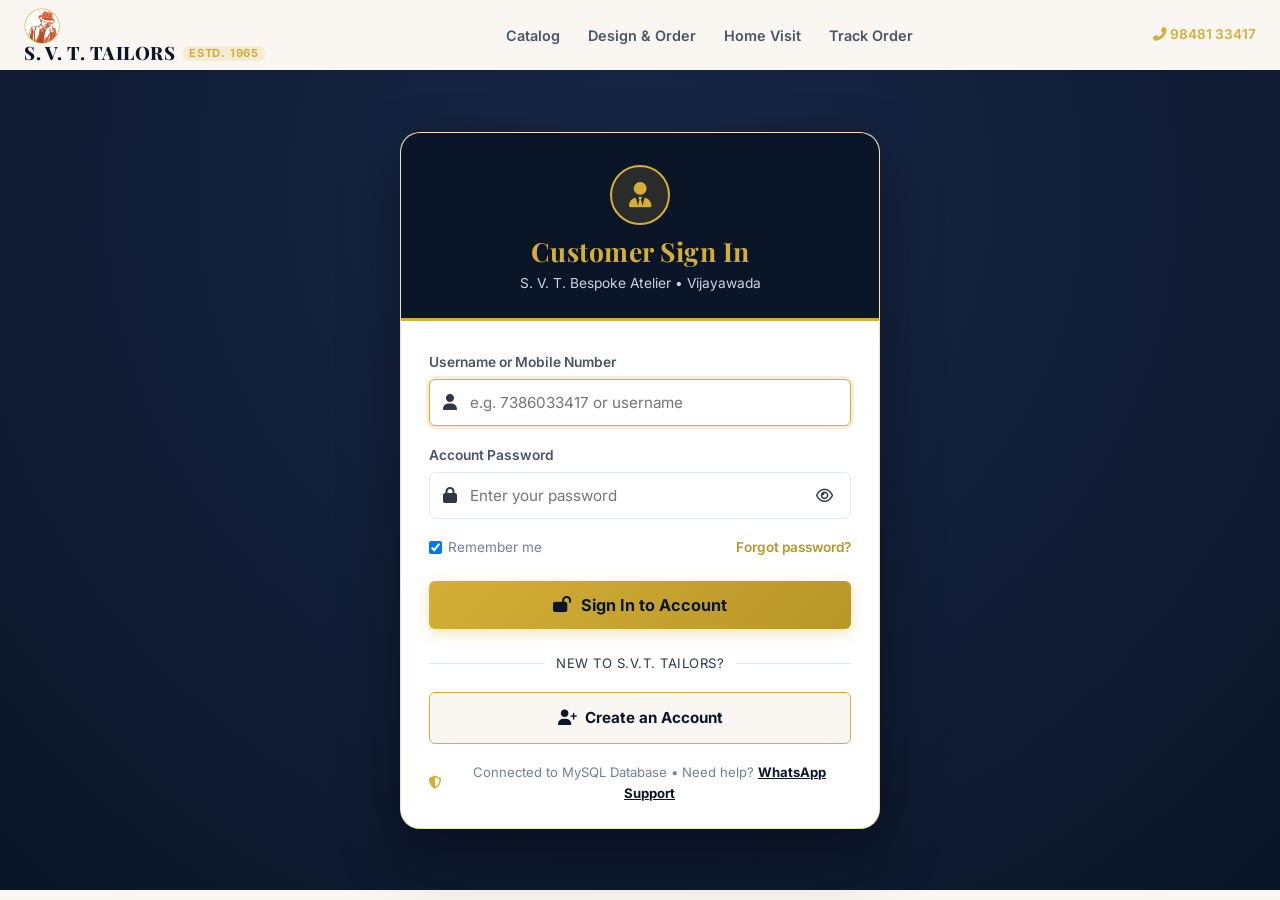
==== commit b1f1c02a: "feat(auth): create dedicated Customer Login page (login.html) and link to register.html" ====
--- a/login.html
+++ b/login.html
@@ -3,117 +3,142 @@
 <head>
   <meta charset="UTF-8">
   <meta name="viewport" content="width=device-width, initial-scale=1.0">
-  <title>Customer Account & Login • S. V. T. Tailors (Estd. 1965)</title>
+  <title>Sign In • S. V. T. Tailors (Estd. 1965)</title>
   <link rel="icon" type="image/png" href="public/images/favicon.png">
 
   <!-- Google Fonts & Font Awesome -->
   <link rel="preconnect" href="https://fonts.googleapis.com">
   <link rel="preconnect" href="https://fonts.gstatic.com" crossorigin>
-  <link href="https://fonts.googleapis.com/css2?family=Inter:wght@300;400;500;600;700&family=Playfair+Display:ital,wght@0,600;0,700;1,400&display=swap" rel="stylesheet">
+  <link href="https://fonts.googleapis.com/css2?family=Inter:wght@300;400;500;600;700;800&family=Playfair+Display:ital,wght@0,600;0,700;1,600&display=swap" rel="stylesheet">
   <link rel="stylesheet" href="https://cdnjs.cloudflare.com/ajax/libs/font-awesome/6.4.0/css/all.min.css">
   
   <link rel="stylesheet" href="style.css">
 
   <style>
     .auth-page-wrapper {
-      min-height: calc(100vh - 120px);
+      min-height: calc(100vh - 80px);
       display: flex;
       align-items: center;
       justify-content: center;
       padding: 40px 16px;
-      background: radial-gradient(circle at 50% 10%, #162442 0%, #0b1528 100%);
+      background: radial-gradient(circle at 50% 15%, #182747 0%, #0b1528 100%);
     }
 
     .auth-card {
       background: #ffffff;
       border-radius: var(--radius-lg);
-      box-shadow: 0 20px 50px rgba(0, 0, 0, 0.35);
+      box-shadow: 0 25px 60px rgba(0, 0, 0, 0.4);
       width: 100%;
-      max-width: 580px;
+      max-width: 480px;
       overflow: hidden;
-      border: 1px solid rgba(212, 175, 55, 0.3);
+      border: 1px solid rgba(212, 175, 55, 0.35);
+      animation: fadeInCard 0.35s ease;
+    }
+
+    @keyframes fadeInCard {
+      from { opacity: 0; transform: translateY(12px); }
+      to { opacity: 1; transform: translateY(0); }
     }
 
     .auth-header {
       background: var(--primary);
       color: #ffffff;
-      padding: 28px 24px 20px;
+      padding: 32px 24px 24px;
       text-align: center;
       position: relative;
       border-bottom: 3px solid var(--secondary);
     }
 
-    .auth-header img {
+    .auth-header-crest {
       width: 60px;
       height: 60px;
       border-radius: 50%;
       border: 2px solid var(--secondary);
-      margin-bottom: 10px;
+      margin: 0 auto 10px;
+      display: flex;
+      align-items: center;
+      justify-content: center;
+      background: rgba(212, 175, 55, 0.15);
+      color: var(--secondary);
+      font-size: 1.6rem;
     }
 
     .auth-header h2 {
       font-family: var(--font-serif);
-      font-size: 1.6rem;
+      font-size: 1.65rem;
       color: var(--secondary);
       margin-bottom: 4px;
       letter-spacing: 0.5px;
     }
 
     .auth-header p {
-      font-size: 0.85rem;
+      font-size: 0.86rem;
       color: #cbd5e1;
-    }
-
-    .auth-tabs {
-      display: flex;
-      background: #f1f5f9;
-      border-bottom: 1px solid var(--gray-300);
-    }
-
-    .auth-tab-btn {
-      flex: 1;
-      padding: 14px;
-      text-align: center;
-      font-weight: 700;
-      font-size: 0.95rem;
-      background: transparent;
-      border: none;
-      cursor: pointer;
-      color: var(--gray-600);
-      transition: var(--transition);
-      display: flex;
-      align-items: center;
-      justify-content: center;
-      gap: 8px;
-    }
-
-    .auth-tab-btn.active {
-      color: var(--primary);
-      background: #ffffff;
-      border-bottom: 3px solid var(--secondary);
+      margin: 0;
     }
 
     .auth-body {
-      padding: 28px 24px;
+      padding: 30px 28px 24px;
+    }
+
+    .auth-alert {
+      padding: 12px 16px;
+      border-radius: var(--radius-sm);
+      font-size: 0.88rem;
+      margin-bottom: 20px;
+      display: none;
+      align-items: center;
+      gap: 10px;
+      line-height: 1.4;
+    }
+
+    .auth-alert.error {
+      background: #fef2f2;
+      color: #991b1b;
+      border: 1px solid #fecaca;
+    }
+
+    .auth-alert.warning {
+      background: #fffbeb;
+      color: #92400e;
+      border: 1px solid #fde68a;
+    }
+
+    .auth-alert.success {
+      background: #f0fdf4;
+      color: #166534;
+      border: 1px solid #bbf7d0;
     }
 
     .auth-form-group {
-      margin-bottom: 16px;
+      margin-bottom: 18px;
     }
 
     .auth-form-group label {
       display: block;
-      font-size: 0.85rem;
+      font-size: 0.86rem;
       font-weight: 600;
       color: var(--gray-700);
       margin-bottom: 6px;
     }
 
-    .auth-form-group input,
-    .auth-form-group select,
-    .auth-form-group textarea {
+    .input-icon-wrap {
+      position: relative;
+      display: flex;
+      align-items: center;
+    }
+
+    .input-icon-wrap i.input-icon {
+      position: absolute;
+      left: 14px;
+      color: var(--gray-500);
+      font-size: 1rem;
+      pointer-events: none;
+    }
+
+    .input-icon-wrap input {
       width: 100%;
-      padding: 12px 14px;
+      padding: 13px 44px 13px 40px;
       border: 1.5px solid var(--gray-300);
       border-radius: var(--radius-sm);
       font-size: 0.95rem;
@@ -122,24 +147,52 @@
       background: #ffffff;
     }
 
-    .auth-form-group input:focus,
-    .auth-form-group select:focus,
-    .auth-form-group textarea:focus {
+    .input-icon-wrap input:focus {
       outline: none;
       border-color: var(--secondary);
       box-shadow: 0 0 0 3px rgba(212, 175, 55, 0.2);
     }
 
-    .auth-form-row {
-      display: grid;
-      grid-template-columns: 1fr 1fr;
-      gap: 12px;
-    }
-
-    @media (max-width: 540px) {
-      .auth-form-row {
-        grid-template-columns: 1fr;
-      }
+    .toggle-pwd-btn {
+      position: absolute;
+      right: 12px;
+      background: none;
+      border: none;
+      color: var(--gray-500);
+      cursor: pointer;
+      font-size: 0.95rem;
+      padding: 4px 6px;
+    }
+
+    .toggle-pwd-btn:hover {
+      color: var(--primary);
+    }
+
+    .auth-options-row {
+      display: flex;
+      justify-content: space-between;
+      align-items: center;
+      margin-bottom: 22px;
+      font-size: 0.85rem;
+      color: var(--gray-600);
+    }
+
+    .auth-options-row label {
+      display: flex;
+      align-items: center;
+      gap: 6px;
+      cursor: pointer;
+      user-select: none;
+    }
+
+    .auth-options-row a {
+      color: var(--secondary-hover);
+      font-weight: 600;
+      text-decoration: none;
+    }
+
+    .auth-options-row a:hover {
+      text-decoration: underline;
     }
 
     .btn-auth-submit {
@@ -150,25 +203,69 @@
       border: none;
       border-radius: var(--radius-sm);
       font-weight: 700;
-      font-size: 1rem;
+      font-size: 1.02rem;
       cursor: pointer;
       display: flex;
       align-items: center;
       justify-content: center;
       gap: 10px;
       transition: var(--transition);
-      box-shadow: 0 4px 12px rgba(212, 175, 55, 0.3);
-      margin-top: 20px;
+      box-shadow: 0 4px 14px rgba(212, 175, 55, 0.35);
     }
 
     .btn-auth-submit:hover {
       transform: translateY(-2px);
-      box-shadow: 0 6px 18px rgba(212, 175, 55, 0.45);
+      box-shadow: 0 6px 20px rgba(212, 175, 55, 0.5);
+    }
+
+    .auth-divider {
+      display: flex;
+      align-items: center;
+      text-align: center;
+      margin: 24px 0 18px;
+      color: var(--gray-500);
+      font-size: 0.82rem;
+      text-transform: uppercase;
+      letter-spacing: 0.5px;
+    }
+
+    .auth-divider::before,
+    .auth-divider::after {
+      content: '';
+      flex: 1;
+      border-bottom: 1px solid var(--gray-300);
+    }
+
+    .auth-divider span {
+      padding: 0 12px;
+    }
+
+    .btn-register-link {
+      display: flex;
+      align-items: center;
+      justify-content: center;
+      gap: 8px;
+      width: 100%;
+      padding: 13px;
+      border: 1.5px solid var(--secondary);
+      border-radius: var(--radius-sm);
+      background: #faf7f2;
+      color: var(--primary);
+      font-weight: 700;
+      font-size: 0.95rem;
+      text-decoration: none;
+      transition: var(--transition);
+    }
+
+    .btn-register-link:hover {
+      background: var(--secondary);
+      color: var(--primary);
     }
 
     /* Customer Dashboard Profile View */
     .dashboard-profile {
       display: none;
+      padding: 24px;
     }
 
     .profile-banner {
@@ -180,351 +277,264 @@
       align-items: center;
       gap: 16px;
       margin-bottom: 20px;
+      border: 1px solid rgba(212, 175, 55, 0.3);
     }
 
     .profile-avatar {
-      width: 56px;
-      height: 56px;
+      width: 54px;
+      height: 54px;
+      border-radius: 50%;
       background: var(--secondary);
       color: var(--primary);
-      border-radius: 50%;
       display: flex;
       align-items: center;
       justify-content: center;
       font-size: 1.5rem;
-      font-weight: 800;
+      font-weight: 700;
       flex-shrink: 0;
     }
 
     .booking-card {
-      background: var(--cream);
-      border: 1px solid var(--gray-300);
+      background: #ffffff;
+      border: 1px solid var(--gray-200);
+      border-left: 4px solid var(--secondary);
       border-radius: var(--radius-sm);
-      padding: 14px;
+      padding: 14px 16px;
       margin-bottom: 12px;
+      box-shadow: 0 2px 6px rgba(0,0,0,0.04);
     }
 
     .booking-card-header {
       display: flex;
       justify-content: space-between;
+      align-items: center;
+      font-weight: 700;
+      font-size: 0.92rem;
+      color: var(--primary);
       margin-bottom: 6px;
+    }
+
+    .atelier-support-badge {
+      margin-top: 18px;
+      text-align: center;
+      font-size: 0.82rem;
+      color: var(--gray-600);
+      display: flex;
+      align-items: center;
+      justify-content: center;
+      gap: 6px;
+    }
+
+    .atelier-support-badge a {
+      color: var(--primary);
       font-weight: 700;
-      color: var(--primary);
-    }
-
-    .auth-alert {
-      display: none;
-      padding: 12px;
-      border-radius: var(--radius-sm);
-      font-size: 0.88rem;
-      margin-bottom: 16px;
-    }
-    .auth-alert.error {
-      background: #fef2f2;
-      color: #991b1b;
-      border: 1px solid #f87171;
-    }
-    .auth-alert.success {
-      background: #f0fdf4;
-      color: #166534;
-      border: 1px solid #86efac;
+      text-decoration: underline;
     }
   </style>
 </head>
 <body>
 
-  <!-- Top Announcement Bar -->
-  <header class="top-bar">
-    <div class="top-bar-marquee">
-      <span>🧵 S. V. T. Tailors — Vijayawada’s Premier Bespoke Gents Atelier Since 1965</span>
-      <span style="color: var(--secondary);">•</span>
-      <span>📍 Ram Mandiram, Eluru Road, Governorpet</span>
+  <!-- Navigation Bar -->
+  <nav class="navbar" id="navbar">
+    <div class="nav-container">
+      <a href="index.html" class="nav-brand" style="text-decoration: none;">
+        <img src="public/images/favicon.png" alt="S.V.T. Logo" class="brand-logo" style="width:36px; height:36px;">
+        <div class="brand-text">
+          <h1 style="font-size: 1.15rem; margin: 0;">S. V. T. TAILORS <span class="est" style="font-size: 0.7rem; color: var(--secondary);">Estd. 1965</span></h1>
+        </div>
+      </a>
+
+      <ul class="nav-menu" id="navMenu">
+        <li><a href="index.html#catalogSection">Catalog</a></li>
+        <li><a href="index.html#customizerSection">Design &amp; Order</a></li>
+        <li><a href="index.html#doorstepSection">Home Visit</a></li>
+        <li><a href="index.html#trackerSection">Track Order</a></li>
+      </ul>
+
+      <div class="nav-actions">
+        <a href="tel:+919848133417" class="btn-nav-call" style="font-size: 0.85rem; color: var(--secondary); font-weight: 600; text-decoration: none;">
+          <i class="fas fa-phone-alt"></i> 98481 33417
+        </a>
+      </div>
     </div>
-    <div class="top-bar-links">
-      <a href="index.html"><i class="fas fa-home"></i> Back to Home</a>
-      <a href="tel:9848133417"><i class="fas fa-phone-alt"></i> Call: 9848 133417</a>
-    </div>
-  </header>
-
-  <!-- Auth Main View -->
+  </nav>
+
+  <!-- Login Main Wrapper -->
   <main class="auth-page-wrapper">
     <div class="auth-card">
-      <!-- Header -->
+      
+      <!-- Top Atelier Header -->
       <div class="auth-header">
-        <a href="index.html">
-          <img src="public/images/logo_gentleman_badge.png" alt="SVT Tailors Gentleman Mascot">
-        </a>
-        <h2>S. V. T. TAILORS</h2>
-        <p>Client Portal • Governorpet Atelier Since 1965</p>
+        <div class="auth-header-crest">
+          <i class="fas fa-user-tie"></i>
+        </div>
+        <h2>Customer Sign In</h2>
+        <p>S. V. T. Bespoke Atelier • Vijayawada</p>
       </div>
 
-      <!-- Feedback Alert -->
-      <div style="padding: 16px 24px 0;">
-        <div class="auth-alert" id="authAlert"></div>
+      <!-- Sign In Form Container -->
+      <div class="auth-body" id="guestAuthContainer">
+        <!-- Live Status Alert Box -->
+        <div class="auth-alert" id="authAlert">
+          <i class="fas fa-info-circle" id="alertIcon"></i>
+          <span id="alertMsg">Notification message</span>
+        </div>
+
+        <form id="loginForm" onsubmit="handleLoginSubmit(event)">
+          <div class="auth-form-group">
+            <label for="loginIdentifier">Username or Mobile Number</label>
+            <div class="input-icon-wrap">
+              <i class="fas fa-user input-icon"></i>
+              <input 
+                type="text" 
+                id="loginIdentifier" 
+                placeholder="e.g. 7386033417 or username" 
+                autocomplete="username"
+                required 
+                autofocus
+              >
+            </div>
+          </div>
+
+          <div class="auth-form-group">
+            <label for="loginPassword">Account Password</label>
+            <div class="input-icon-wrap">
+              <i class="fas fa-lock input-icon"></i>
+              <input 
+                type="password" 
+                id="loginPassword" 
+                placeholder="Enter your password" 
+                autocomplete="current-password"
+                required
+              >
+              <button type="button" class="toggle-pwd-btn" onclick="togglePasswordVisibility('loginPassword', this)" title="Show/Hide Password">
+                <i class="far fa-eye"></i>
+              </button>
+            </div>
+          </div>
+
+          <div class="auth-options-row">
+            <label>
+              <input type="checkbox" id="rememberMe" checked>
+              <span>Remember me</span>
+            </label>
+            <a href="javascript:void(0)" onclick="handleForgotPassword()">Forgot password?</a>
+          </div>
+
+          <button type="submit" class="btn-auth-submit" id="btnLoginSubmit">
+            <i class="fas fa-lock-open"></i> Sign In to Account
+          </button>
+
+          <div class="auth-divider">
+            <span>New to S.V.T. Tailors?</span>
+          </div>
+
+          <a href="register.html" class="btn-register-link">
+            <i class="fas fa-user-plus"></i> Create an Account
+          </a>
+
+          <div class="atelier-support-badge">
+            <i class="fas fa-shield-alt" style="color: var(--secondary);"></i>
+            <span>Connected to MySQL Database • Need help? <a href="https://wa.me/919848133417" target="_blank">WhatsApp Support</a></span>
+          </div>
+        </form>
       </div>
 
-      <!-- Guest Auth Container (Tabs) -->
-      <div id="guestAuthContainer">
-        <div class="auth-tabs">
-          <button class="auth-tab-btn active" id="tabLoginBtn" onclick="switchTab('login')">
-            <i class="fas fa-sign-in-alt"></i> Sign In
-          </button>
-          <button class="auth-tab-btn" id="tabRegisterBtn" onclick="switchTab('register')">
-            <i class="fas fa-user-plus"></i> Create Account
-          </button>
+      <!-- Logged In Customer Dashboard View -->
+      <div id="userDashboardView" class="dashboard-profile">
+        <div class="profile-banner">
+          <div class="profile-avatar" id="dashAvatar">U</div>
+          <div>
+            <h3 style="color: var(--secondary); margin-bottom: 2px;" id="dashName">Client Name</h3>
+            <p style="font-size: 0.85rem; color: #cbd5e1; margin: 0;" id="dashMobile">+91 XXXXX XXXXX</p>
+            <small style="color: #94a3b8;" id="dashLocality">Vijayawada</small>
+          </div>
         </div>
 
-        <div class="auth-body">
-          <!-- 1. LOGIN FORM -->
-          <form id="loginForm" onsubmit="handleLoginSubmit(event)">
-            <div class="auth-form-group">
-              <label for="loginIdentifier">Username or Mobile Number</label>
-              <input type="text" id="loginIdentifier" placeholder="Enter username or 10-digit mobile" required autofocus>
-            </div>
-
-            <div class="auth-form-group">
-              <label for="loginPassword">Password</label>
-              <input type="password" id="loginPassword" placeholder="Enter your password" required>
-            </div>
-
-            <button type="submit" class="btn-auth-submit" id="btnLoginSubmit">
-              <i class="fas fa-lock-open"></i> Sign In to Account
-            </button>
-
-            <div style="text-align: center; margin-top: 16px; font-size: 0.88rem; color: var(--gray-600);">
-              New to SVT Tailors? 
-              <a href="javascript:void(0)" onclick="switchTab('register')" style="color: var(--secondary-hover); font-weight: 700;">Create an Account &amp; Book Fitting</a>
-            </div>
-          </form>
-
-          <!-- 2. CREATE ACCOUNT FORM -->
-          <form id="registerForm" style="display: none;" onsubmit="handleRegisterSubmit(event)">
-            <div class="auth-form-row">
-              <div class="auth-form-group">
-                <label for="regName">Full Name *</label>
-                <input type="text" id="regName" placeholder="e.g. Ramesh Kumar" required>
-              </div>
-              <div class="auth-form-group">
-                <label for="regPhone">Phone Number (Mobile) *</label>
-                <input type="tel" id="regPhone" placeholder="e.g. 98481 XXXXX" required>
-              </div>
-            </div>
-
-            <div class="auth-form-group">
-              <label for="regArea">Your Locality / City *</label>
-              <select id="regArea" onchange="handleRegAreaChange(this.value)" required>
-                <option value="Governorpet / Eluru Road">Governorpet / Eluru Road</option>
-                <option value="Arundalpet / Ram Mandiram">Arundalpet / Near Ram Mandiram</option>
-                <option value="Benz Circle">Benz Circle</option>
-                <option value="MG Road / Bandar Road">MG Road / Bandar Road</option>
-                <option value="Suryaraopet">Suryaraopet</option>
-                <option value="Moghalrajpuram">Moghalrajpuram</option>
-                <option value="Satyanarayanapuram">Satyanarayanapuram</option>
-                <option value="Bhavanipuram / One Town">Bhavanipuram / One Town</option>
-                <option value="Penamaluru / Poranki">Penamaluru / Poranki</option>
-                <option value="Mangalagiri / Tadepalli">Mangalagiri / Tadepalli</option>
-                <option value="Other">Other (Far from City / Outside Vijayawada)</option>
-              </select>
-            </div>
-
-            <!-- Dynamic Outstation Area Input -->
-            <div class="auth-form-group" id="regOtherAreaBox" style="display: none; background: #f0fdf4; border: 1.5px solid #86efac; border-radius: var(--radius-sm); padding: 12px;">
-              <label for="regOtherAreaInput" style="color: #166534; font-weight: 700;">
-                <i class="fas fa-map-marked-alt"></i> Specify Your City / Town / Village:
-              </label>
-              <input type="text" id="regOtherAreaInput" placeholder="e.g. Guntur, Gannavaram, Tenali, Eluru, etc.">
-            </div>
-
-            <div class="auth-form-row">
-              <div class="auth-form-group">
-                <label for="regDate">Preferred Date for Fitting / Visit</label>
-                <input type="date" id="regDate">
-              </div>
-              <div class="auth-form-group">
-                <label for="regTime">Preferred Time</label>
-                <select id="regTime">
-                  <option value="Morning (10:00 AM - 1:00 PM)">Morning (10 AM - 1 PM)</option>
-                  <option value="Afternoon (2:00 PM - 5:00 PM)">Afternoon (2 PM - 5 PM)</option>
-                  <option value="Evening (5:00 PM - 8:30 PM)">Evening (5 PM - 8:30 PM)</option>
-                </select>
-              </div>
-            </div>
-
-            <div class="auth-form-group">
-              <label for="regGarments">Garments to Stitch</label>
-              <input type="text" id="regGarments" placeholder="e.g. 2 Suits, 4 Shirts, 1 Kurta Pajama">
-            </div>
-
-            <div class="auth-form-row">
-              <div class="auth-form-group">
-                <label for="regUsername">Choose Username *</label>
-                <input type="text" id="regUsername" placeholder="e.g. ramesh_svt" required>
-              </div>
-              <div class="auth-form-group">
-                <label for="regPassword">Set Password *</label>
-                <input type="password" id="regPassword" placeholder="Create password" required>
-              </div>
-            </div>
-
-            <button type="submit" class="btn-auth-submit" id="btnRegisterSubmit">
-              <i class="fas fa-user-check"></i> Create Account &amp; Save to Database
-            </button>
-
-            <div style="text-align: center; margin-top: 14px; font-size: 0.88rem; color: var(--gray-600);">
-              Already have an account? 
-              <a href="javascript:void(0)" onclick="switchTab('login')" style="color: var(--secondary-hover); font-weight: 700;">Sign In here</a>
-            </div>
-          </form>
-        </div>
-      </div>
-
-      <!-- Logged In Dashboard View -->
-      <div id="userDashboardView" class="dashboard-profile" style="padding: 24px;">
-        <div class="profile-banner">
-          <div class="profile-avatar" id="dashAvatar">R</div>
-          <div>
-            <h3 style="color: var(--secondary); margin-bottom: 2px;" id="dashName">Ramesh Kumar</h3>
-            <p style="font-size: 0.85rem; color: #cbd5e1;" id="dashMobile">+91 98481 XXXXX</p>
-            <small style="color: #94a3b8;" id="dashLocality">Governorpet, Vijayawada</small>
-          </div>
-        </div>
-
         <div style="display: flex; gap: 10px; margin-bottom: 20px;">
-          <a href="index.html#customizerSection" class="btn-auth-submit" style="margin: 0; flex: 1; font-size: 0.88rem; padding: 10px;">
+          <a href="index.html#customizerSection" class="btn-auth-submit" style="margin: 0; flex: 1; font-size: 0.88rem; padding: 11px;">
             <i class="fas fa-cut"></i> Order Custom Wear
           </a>
-          <a href="index.html#doorstepSection" class="btn-auth-submit" style="margin: 0; flex: 1; font-size: 0.88rem; padding: 10px; background: var(--primary-light); color: #fff;">
+          <a href="index.html#doorstepSection" class="btn-auth-submit" style="margin: 0; flex: 1; font-size: 0.88rem; padding: 11px; background: var(--primary-light); color: #fff;">
             <i class="fas fa-motorcycle"></i> Book Home Visit
           </a>
         </div>
 
-        <h4 style="font-size: 1.05rem; color: var(--primary); margin-bottom: 10px; display: flex; align-items: center; gap: 8px;">
-          <i class="fas fa-clipboard-list" style="color: var(--secondary);"></i> Your Bookings &amp; Fitting Orders
+        <h4 style="font-size: 1.05rem; color: var(--primary); margin-bottom: 12px; display: flex; align-items: center; gap: 8px;">
+          <i class="fas fa-clipboard-list" style="color: var(--secondary);"></i> Your Active Orders &amp; Fittings (from MySQL)
         </h4>
         <div id="dashBookingsList">
-          <p style="font-size: 0.85rem; color: var(--gray-600);">Loading your bookings from database...</p>
+          <p style="font-size: 0.85rem; color: var(--gray-600);">Loading bookings from database...</p>
         </div>
 
         <div style="margin-top: 24px; padding-top: 16px; border-top: 1px solid var(--gray-300); display: flex; justify-content: space-between; align-items: center;">
-          <a href="index.html" style="font-size: 0.88rem; color: var(--primary); font-weight: 600;">
+          <a href="index.html" style="font-size: 0.88rem; color: var(--primary); font-weight: 600; text-decoration: none;">
             <i class="fas fa-arrow-left"></i> Return to Main Website
           </a>
-          <button onclick="handleLogout()" style="background: none; border: 1px solid #ef4444; color: #ef4444; border-radius: var(--radius-sm); padding: 8px 14px; font-size: 0.85rem; font-weight: 700; cursor: pointer;">
+          <button onclick="handleLogout()" style="background: none; border: 1.5px solid #ef4444; color: #ef4444; border-radius: var(--radius-sm); padding: 8px 14px; font-size: 0.85rem; font-weight: 700; cursor: pointer; transition: var(--transition);">
             <i class="fas fa-sign-out-alt"></i> Log Out
           </button>
         </div>
       </div>
+
     </div>
   </main>
 
   <script>
-    // Tab switching
-    function switchTab(tab) {
-      const loginForm = document.getElementById('loginForm');
-      const regForm = document.getElementById('registerForm');
-      const tabLoginBtn = document.getElementById('tabLoginBtn');
-      const tabRegBtn = document.getElementById('tabRegisterBtn');
-      hideAlert();
-
-      if (tab === 'register') {
-        loginForm.style.display = 'none';
-        regForm.style.display = 'block';
-        tabLoginBtn.classList.remove('active');
-        tabRegBtn.classList.add('active');
+    function showAlert(msg, type = 'error') {
+      const box = document.getElementById('authAlert');
+      const text = document.getElementById('alertMsg');
+      const icon = document.getElementById('alertIcon');
+      box.className = `auth-alert ${type}`;
+      box.style.display = 'flex';
+      text.innerHTML = msg;
+
+      if (type === 'success') {
+        icon.className = 'fas fa-check-circle';
+      } else if (type === 'warning') {
+        icon.className = 'fas fa-exclamation-triangle';
       } else {
-        loginForm.style.display = 'block';
-        regForm.style.display = 'none';
-        tabLoginBtn.classList.add('active');
-        tabRegBtn.classList.remove('active');
-      }
-    }
-
-    function handleRegAreaChange(val) {
-      const otherBox = document.getElementById('regOtherAreaBox');
-      if (otherBox) {
-        otherBox.style.display = val === 'Other' ? 'block' : 'none';
-        if (val === 'Other') document.getElementById('regOtherAreaInput')?.focus();
-      }
-    }
-
-    function showAlert(msg, type = 'error') {
-      const el = document.getElementById('authAlert');
-      if (!el) return;
-      el.className = `auth-alert ${type}`;
-      el.innerHTML = msg;
-      el.style.display = 'block';
+        icon.className = 'fas fa-exclamation-circle';
+      }
     }
 
     function hideAlert() {
-      const el = document.getElementById('authAlert');
-      if (el) el.style.display = 'none';
-    }
-
-    // Register Handler
-    async function handleRegisterSubmit(e) {
-      e.preventDefault();
-      hideAlert();
-
-      const name = document.getElementById('regName').value.trim();
-      const mobile = document.getElementById('regPhone').value.trim();
-      const area = document.getElementById('regArea').value;
-      const otherArea = document.getElementById('regOtherAreaInput')?.value.trim();
-      const locality = area === 'Other' ? (otherArea || 'Outside Vijayawada') : area;
-      const pref_date = document.getElementById('regDate').value;
-      const pref_time = document.getElementById('regTime').value;
-      const garments = document.getElementById('regGarments').value.trim();
-      const username = document.getElementById('regUsername').value.trim();
-      const password = document.getElementById('regPassword').value;
-
-      const btn = document.getElementById('btnRegisterSubmit');
-      btn.disabled = true;
-      btn.innerHTML = '<i class="fas fa-spinner fa-spin"></i> Creating Account in Database...';
-
-      try {
-        const res = await fetch('/api/register', {
-          method: 'POST',
-          headers: { 'Content-Type': 'application/json' },
-          body: JSON.stringify({
-            name, mobile, locality, username, password,
-            pref_date, pref_time, garments
-          })
-        });
-
-        const data = await res.json();
-        if (data.success) {
-          showAlert('Account created successfully in database! Logging you in...', 'success');
-          localStorage.setItem('svt_user', JSON.stringify(data.user));
-          setTimeout(() => {
-            renderDashboard(data.user, data.booking_id ? [{
-              booking_id: data.booking_id,
-              locality: locality,
-              pref_date: pref_date || 'Upcoming',
-              pref_time: pref_time,
-              garments: garments || 'Bespoke Fitting'
-            }] : []);
-          }, 800);
-        } else {
-          showAlert(data.error || 'Could not register account. Please check details.');
-        }
-      } catch (err) {
-        // Fallback for offline mode
-        const localUser = { name, mobile, username, locality };
-        localStorage.setItem('svt_user', JSON.stringify(localUser));
-        showAlert('Account registered locally! (Database syncing in background)', 'success');
-        renderDashboard(localUser, []);
-      } finally {
-        btn.disabled = false;
-        btn.innerHTML = '<i class="fas fa-user-check"></i> Create Account &amp; Save to Database';
-      }
-    }
-
-    // Login Handler
+      const box = document.getElementById('authAlert');
+      box.style.display = 'none';
+    }
+
+    function togglePasswordVisibility(inputId, btn) {
+      const input = document.getElementById(inputId);
+      const icon = btn.querySelector('i');
+      if (input.type === 'password') {
+        input.type = 'text';
+        icon.className = 'far fa-eye-slash';
+      } else {
+        input.type = 'password';
+        icon.className = 'far fa-eye';
+      }
+    }
+
+    function handleForgotPassword() {
+      alert("Password Reset Assistance:\n\nPlease contact our atelier helpline at +91 98481 33417 with your registered mobile number, and Master Tailor will assist you immediately.");
+    }
+
+    // Login Form Submit Handler
     async function handleLoginSubmit(e) {
       e.preventDefault();
       hideAlert();
 
       const identifier = document.getElementById('loginIdentifier').value.trim();
       const password = document.getElementById('loginPassword').value;
+
+      if (!identifier) {
+        showAlert('Please enter your username or registered mobile number.');
+        return;
+      }
+      if (!password) {
+        showAlert('Please enter your password.');
+        return;
+      }
 
       const btn = document.getElementById('btnLoginSubmit');
       btn.disabled = true;
@@ -534,28 +544,29 @@
         const res = await fetch('/api/login', {
           method: 'POST',
           headers: { 'Content-Type': 'application/json' },
-          body: JSON.stringify({ username: identifier, password })
+          body: JSON.stringify({ username: identifier, password: password })
         });
 
         const data = await res.json();
+
         if (data.success) {
-          showAlert(`Welcome back, ${data.user.name}!`, 'success');
+          showAlert(`<i class="fas fa-check-circle"></i> Welcome back, ${data.user.name}!`, 'success');
           localStorage.setItem('svt_user', JSON.stringify(data.user));
           setTimeout(() => {
             renderDashboard(data.user, data.bookings || []);
           }, 600);
         } else {
-          showAlert(data.error || 'Invalid credentials. Please verify username and password.');
+          showAlert(data.error || 'Invalid credentials. Please verify your username/mobile and password.');
         }
       } catch (err) {
-        showAlert('Server connection error. Please ensure local server is running.');
+        showAlert('Could not connect to server. Please verify your connection.');
       } finally {
         btn.disabled = false;
         btn.innerHTML = '<i class="fas fa-lock-open"></i> Sign In to Account';
       }
     }
 
-    // Render Dashboard
+    // Render Logged-in Customer Dashboard
     function renderDashboard(user, bookings = []) {
       document.getElementById('guestAuthContainer').style.display = 'none';
       const dash = document.getElementById('userDashboardView');
@@ -571,7 +582,7 @@
         bList.innerHTML = `
           <div style="background: var(--cream); padding: 18px; border-radius: var(--radius-sm); text-align: center; color: var(--gray-600); font-size: 0.88rem;">
             <i class="fas fa-calendar-check" style="font-size: 1.8rem; color: var(--secondary); margin-bottom: 8px; display: block;"></i>
-            No active bookings yet. Click below to schedule a master doorstep visit or customize garments!
+            No active orders found in MySQL. Schedule a master doorstep visit or customize garments below!
           </div>
         `;
       } else {
@@ -579,7 +590,7 @@
           <div class="booking-card">
             <div class="booking-card-header">
               <span>Order #SVT-BK${b.booking_id}</span>
-              <span style="color: var(--emerald); font-size: 0.85rem;"><i class="fas fa-check-circle"></i> Active</span>
+              <span style="color: var(--emerald); font-size: 0.85rem;"><i class="fas fa-check-circle"></i> Active in MySQL</span>
             </div>
             <div style="font-size: 0.85rem; color: var(--gray-700); margin-bottom: 4px;">
               <strong>Garments:</strong> ${b.garments || 'Bespoke Garments'}
@@ -599,14 +610,30 @@
       window.location.reload();
     }
 
-    // Auto-login check on page load
+    // On Load: Check prefill or existing session
     window.addEventListener('DOMContentLoaded', () => {
+      const urlParams = new URLSearchParams(window.location.search);
+      const prefillId = urlParams.get('identifier') || urlParams.get('mobile') || urlParams.get('user');
+      const notice = urlParams.get('notice');
+
+      if (notice) {
+        showAlert(decodeURIComponent(notice), 'warning');
+      }
+
+      if (prefillId) {
+        const idField = document.getElementById('loginIdentifier');
+        if (idField) {
+          idField.value = prefillId;
+          document.getElementById('loginPassword')?.focus();
+        }
+      }
+
+      // Check if user is already logged in
       const saved = localStorage.getItem('svt_user');
-      if (saved) {
+      if (saved && !prefillId && !urlParams.get('relogin')) {
         try {
           const user = JSON.parse(saved);
           renderDashboard(user);
-          // Fetch live bookings
           fetch(`/api/track?q=${encodeURIComponent(user.mobile)}`)
             .then(r => r.json())
             .then(data => {
--- a/style.css
+++ b/style.css
@@ -143,30 +143,33 @@
 }
 
 .nav-container {
-  max-width: 1320px;
+  max-width: 1280px;
   margin: 0 auto;
-  padding: 12px 24px;
+  padding: 8px 24px;
   display: flex;
   align-items: center;
   justify-content: space-between;
+  gap: 20px;
 }
 
 .brand-logo {
   display: flex;
   align-items: center;
-  gap: 14px;
+  gap: 10px;
+  text-decoration: none;
+  flex-shrink: 0;
 }
 
 .brand-icon {
-  width: 52px;
-  height: 52px;
+  width: 38px;
+  height: 38px;
   border-radius: 50%;
-  border: 2px solid var(--secondary);
+  border: 1.5px solid var(--secondary);
   background: #fdfbf7;
   display: flex;
   align-items: center;
   justify-content: center;
-  box-shadow: 0 4px 14px rgba(212, 175, 55, 0.3);
+  box-shadow: 0 2px 8px rgba(212, 175, 55, 0.25);
   position: relative;
   overflow: hidden;
   flex-shrink: 0;
@@ -174,7 +177,7 @@
 }
 
 .brand-icon:hover {
-  transform: scale(1.08);
+  transform: scale(1.05);
 }
 
 .brand-icon img {
@@ -184,8 +187,8 @@
 }
 
 .btn-mini-logo {
-  width: 20px;
-  height: 20px;
+  width: 18px;
+  height: 18px;
   border-radius: 50%;
   object-fit: cover;
   display: inline-block;
@@ -227,28 +230,30 @@
 }
 
 .brand-text h1 {
-  font-size: 1.5rem;
+  font-size: 1.18rem;
   font-weight: 800;
   letter-spacing: 0.5px;
-  margin-bottom: 2px;
+  margin: 0;
   display: flex;
   align-items: center;
   gap: 8px;
+  line-height: 1;
 }
 
 .brand-text .est {
-  font-size: 0.72rem;
+  font-size: 0.68rem;
   color: var(--secondary-hover);
   font-family: var(--font-sans);
   font-weight: 700;
-  letter-spacing: 1px;
+  letter-spacing: 0.8px;
   text-transform: uppercase;
+  background: rgba(212, 175, 55, 0.15);
+  padding: 2px 6px;
+  border-radius: var(--radius-sm);
 }
 
 .brand-text p {
-  font-size: 0.78rem;
-  color: var(--gray-600);
-  font-weight: 500;
+  display: none;
 }
 
 .nav-menu {
@@ -256,15 +261,22 @@
   align-items: center;
   gap: 28px;
   list-style: none;
+  margin: 0;
+  padding: 0;
 }
 
 .nav-menu a {
-  font-size: 0.95rem;
+  font-size: 0.9rem;
   font-weight: 600;
-  color: var(--gray-800);
+  color: var(--gray-700);
   transition: var(--transition);
   position: relative;
-  padding: 6px 0;
+  padding: 4px 0;
+  white-space: nowrap;
+  text-decoration: none;
+  display: inline-flex;
+  align-items: center;
+  gap: 6px;
 }
 
 .nav-menu a:hover,
@@ -288,30 +300,42 @@
   width: 100%;
 }
 
+.nav-mobile-only {
+  display: none;
+}
+
 .nav-actions {
   display: flex;
   align-items: center;
-  gap: 14px;
+  gap: 10px;
+  flex-shrink: 0;
+}
+
+.btn-nav-account, #navAccountBtn {
+  padding: 6px 14px;
+  border: 1.5px solid var(--secondary);
+  background: rgba(212, 175, 55, 0.1);
+  color: var(--primary);
+  border-radius: var(--radius-full);
+  font-size: 0.82rem;
+  font-weight: 700;
+  display: inline-flex;
+  align-items: center;
+  gap: 6px;
+  transition: var(--transition);
+  text-decoration: none;
+  white-space: nowrap;
+  cursor: pointer;
+}
+
+.btn-nav-account:hover, #navAccountBtn:hover {
+  background: var(--secondary);
+  color: var(--primary);
+  box-shadow: 0 4px 12px rgba(212, 175, 55, 0.3);
 }
 
 .btn-track {
-  padding: 8px 16px;
-  border: 1.5px solid var(--primary);
-  border-radius: var(--radius-full);
-  font-size: 0.88rem;
-  font-weight: 600;
-  color: var(--primary);
-  display: inline-flex;
-  align-items: center;
-  gap: 6px;
-  background: transparent;
-  cursor: pointer;
-  transition: var(--transition);
-}
-
-.btn-track:hover {
-  background: var(--primary);
-  color: var(--white);
+  display: none;
 }
 
 .btn-cart {
@@ -319,24 +343,26 @@
   background: var(--secondary);
   color: var(--primary);
   border: none;
-  width: 44px;
-  height: 44px;
+  width: 38px;
+  height: 38px;
   border-radius: var(--radius-full);
   display: flex;
   align-items: center;
   justify-content: center;
   cursor: pointer;
-  font-size: 1.2rem;
+  font-size: 1.05rem;
   font-weight: 700;
   transition: var(--transition);
-  box-shadow: 0 4px 10px rgba(212, 175, 55, 0.3);
+  box-shadow: 0 2px 8px rgba(212, 175, 55, 0.25);
+  flex-shrink: 0;
 }
 
 .btn-cart:hover {
-  transform: translateY(-2px) scale(1.05);
+  transform: translateY(-2px);
   background: var(--secondary-hover);
   color: var(--white);
 }
+
 
 .cart-count {
   position: absolute;
@@ -358,15 +384,17 @@
 .btn-call {
   background: var(--primary);
   color: var(--white);
-  padding: 10px 18px;
+  padding: 9px 16px;
   border-radius: var(--radius-full);
-  font-size: 0.88rem;
+  font-size: 0.86rem;
   font-weight: 600;
   display: inline-flex;
   align-items: center;
-  gap: 8px;
+  gap: 6px;
   transition: var(--transition);
   box-shadow: var(--shadow-sm);
+  text-decoration: none;
+  white-space: nowrap;
 }
 
 .btn-call:hover {
@@ -377,12 +405,24 @@
 
 .mobile-menu-btn {
   display: none;
-  background: transparent;
-  border: none;
-  font-size: 1.6rem;
+  background: var(--white);
+  border: 1.5px solid var(--gray-300);
+  border-radius: var(--radius-sm);
+  width: 42px;
+  height: 42px;
+  font-size: 1.25rem;
   color: var(--primary);
   cursor: pointer;
-}
+  align-items: center;
+  justify-content: center;
+  transition: var(--transition);
+}
+
+.mobile-menu-btn:hover {
+  border-color: var(--secondary);
+  color: var(--secondary-hover);
+}
+
 
 /* ==========================================================================
    HERO SECTION
@@ -685,6 +725,86 @@
 .feature-info p {
   color: #94a3b8;
   font-size: 0.82rem;
+}
+
+/* ==========================================================================
+   HOW IT WORKS - 3 SIMPLE STEPS
+   ========================================================================== */
+.how-it-works-grid {
+  display: grid;
+  grid-template-columns: repeat(3, 1fr);
+  gap: 28px;
+  max-width: 1320px;
+  margin: 0 auto;
+}
+
+.how-step-card {
+  background: var(--white);
+  border: 1.5px solid var(--gray-300);
+  border-radius: var(--radius-lg);
+  padding: 38px 24px 30px;
+  text-align: center;
+  position: relative;
+  box-shadow: var(--shadow-sm);
+  transition: var(--transition);
+  display: flex;
+  flex-direction: column;
+  align-items: center;
+}
+
+.how-step-card:hover {
+  transform: translateY(-6px);
+  border-color: var(--secondary);
+  box-shadow: var(--shadow-md);
+}
+
+.how-step-badge {
+  position: absolute;
+  top: -14px;
+  background: var(--primary);
+  color: var(--secondary);
+  font-weight: 800;
+  font-size: 0.8rem;
+  letter-spacing: 0.5px;
+  padding: 4px 16px;
+  border-radius: var(--radius-full);
+  border: 1.5px solid var(--secondary);
+  box-shadow: var(--shadow-sm);
+  text-transform: uppercase;
+}
+
+.how-step-icon {
+  width: 68px;
+  height: 68px;
+  border-radius: 50%;
+  background: var(--secondary-light);
+  color: var(--primary);
+  display: flex;
+  align-items: center;
+  justify-content: center;
+  font-size: 1.8rem;
+  margin: 12px 0 16px 0;
+  border: 1.5px solid rgba(212, 175, 55, 0.35);
+  transition: var(--transition);
+}
+
+.how-step-card:hover .how-step-icon {
+  background: var(--secondary);
+  color: var(--white);
+  transform: scale(1.08);
+}
+
+.how-step-title {
+  font-size: 1.25rem;
+  font-weight: 700;
+  margin-bottom: 10px;
+  color: var(--primary);
+}
+
+.how-step-desc {
+  font-size: 0.92rem;
+  color: var(--gray-600);
+  line-height: 1.6;
 }
 
 /* ==========================================================================
@@ -1854,56 +1974,21 @@
 }
 
 /* ==========================================================================
-   RESPONSIVE DESIGN
+   RESPONSIVE DESIGN (FLUID ACROSS ALL DEVICES)
    ========================================================================== */
+@keyframes slideDown {
+  from { opacity: 0; transform: translateY(-10px); }
+  to { opacity: 1; transform: translateY(0); }
+}
+
 @media (max-width: 1024px) {
-  .hero-container {
-    grid-template-columns: 1fr;
-    text-align: center;
-  }
-  .hero-desc {
-    margin-left: auto;
-    margin-right: auto;
-  }
-  .hero-cta-group {
-    justify-content: center;
-  }
-  .hero-stats-row {
-    max-width: 600px;
-    margin: 0 auto;
-  }
-  .customizer-container {
-    grid-template-columns: 1fr;
-  }
-  .customizer-sidebar {
-    border-left: none;
-    border-top: 1px solid var(--gray-300);
-  }
-  .feature-grid {
-    grid-template-columns: repeat(2, 1fr);
-  }
-  .doorstep-banner {
-    grid-template-columns: 1fr;
-  }
-  .guide-wrapper {
-    grid-template-columns: 1fr;
-  }
-  .location-grid {
-    grid-template-columns: 1fr;
-  }
-  .reviews-grid {
-    grid-template-columns: 1fr;
-  }
-  .footer-container {
-    grid-template-columns: repeat(2, 1fr);
-  }
-}
-
-@media (max-width: 768px) {
-  .top-bar {
+  .nav-menu {
     display: none;
   }
-  .nav-menu {
+  .mobile-menu-btn {
+    display: flex;
+  }
+  .btn-call {
     display: none;
   }
   .nav-menu.active-mobile {
@@ -1913,24 +1998,126 @@
     top: 100%;
     left: 0;
     width: 100%;
-    background: var(--white);
-    padding: 20px 24px;
-    box-shadow: 0 10px 25px rgba(0,0,0,0.15);
-    border-bottom: 2px solid var(--secondary);
-    gap: 16px;
+    background: rgba(255, 255, 255, 0.98);
+    backdrop-filter: blur(16px);
+    padding: 20px 24px 28px;
+    box-shadow: 0 20px 40px rgba(0,0,0,0.18);
+    border-bottom: 3px solid var(--secondary);
+    gap: 10px;
     z-index: 1000;
-  }
-  .btn-call {
+    animation: slideDown 0.25s ease;
+  }
+  .nav-menu.active-mobile a {
+    padding: 12px 16px;
+    background: var(--cream);
+    border: 1px solid var(--gray-300);
+    border-radius: var(--radius-md);
+    font-size: 0.96rem;
+    font-weight: 700;
+    color: var(--primary);
+    display: flex;
+    align-items: center;
+    justify-content: space-between;
+    transition: var(--transition);
+  }
+  .nav-menu.active-mobile a:hover {
+    background: var(--secondary-light);
+    border-color: var(--secondary);
+    color: var(--secondary-hover);
+  }
+  .nav-menu.active-mobile a::after {
     display: none;
   }
-  .mobile-menu-btn {
+  .nav-menu.active-mobile .nav-mobile-only {
     display: block;
   }
+  .hero-container {
+    grid-template-columns: 1fr;
+    text-align: center;
+    gap: 36px;
+  }
+  .hero-desc {
+    margin-left: auto;
+    margin-right: auto;
+  }
+  .hero-cta-group {
+    justify-content: center;
+  }
+  .hero-stats-row {
+    max-width: 600px;
+    margin: 0 auto;
+  }
+  .how-it-works-grid {
+    grid-template-columns: repeat(3, 1fr);
+    gap: 18px;
+  }
+  .customizer-container {
+    grid-template-columns: 1fr;
+  }
+  .customizer-sidebar {
+    border-left: none;
+    border-top: 1px solid var(--gray-300);
+  }
+  .feature-grid {
+    grid-template-columns: repeat(2, 1fr);
+  }
+  .doorstep-banner {
+    grid-template-columns: 1fr;
+  }
+  .guide-wrapper {
+    grid-template-columns: 1fr;
+  }
+  .location-grid {
+    grid-template-columns: 1fr;
+  }
+  .reviews-grid {
+    grid-template-columns: 1fr;
+  }
+  .footer-container {
+    grid-template-columns: repeat(2, 1fr);
+  }
+}
+
+@media (max-width: 768px) {
+  .top-bar {
+    padding: 6px 12px;
+    font-size: 0.78rem;
+    display: flex;
+    justify-content: center;
+  }
+  .top-bar-marquee {
+    gap: 10px;
+    flex-wrap: wrap;
+    justify-content: center;
+  }
+  .top-bar-links {
+    display: none;
+  }
+  .nav-container {
+    padding: 10px 16px;
+  }
+  .brand-text p {
+    display: none;
+  }
+  .btn-track {
+    display: none;
+  }
+  .hero {
+    padding: 50px 16px;
+    min-height: auto;
+  }
   .hero-title {
-    font-size: 2.3rem;
+    font-size: clamp(2rem, 7vw, 2.5rem);
+  }
+  .section {
+    padding: 60px 16px;
   }
   .feature-grid {
     grid-template-columns: 1fr;
+  }
+  .how-it-works-grid {
+    grid-template-columns: 1fr;
+    gap: 24px;
   }
   .measurements-grid {
     grid-template-columns: 1fr 1fr;
@@ -1944,6 +2131,51 @@
     text-align: center;
   }
 }
+
+@media (max-width: 440px) {
+  .nav-container {
+    padding: 8px 12px;
+  }
+  .brand-logo {
+    gap: 8px;
+  }
+  .brand-icon {
+    width: 38px;
+    height: 38px;
+  }
+  .brand-text h1 {
+    font-size: 1.15rem;
+  }
+  .nav-actions {
+    gap: 6px;
+  }
+  #navAccountText {
+    display: none;
+  }
+  .btn-nav-account, #navAccountBtn {
+    padding: 8px 10px;
+  }
+  .btn-cart {
+    width: 38px;
+    height: 38px;
+    font-size: 1.05rem;
+  }
+  .mobile-menu-btn {
+    width: 38px;
+    height: 38px;
+    font-size: 1.2rem;
+  }
+  .measurements-grid {
+    grid-template-columns: 1fr;
+  }
+  .tracker-search {
+    flex-direction: column;
+  }
+  .quick-order-options {
+    grid-template-columns: 1fr;
+  }
+}
+
 
 /* Toast Notifications */
 .toast-container {
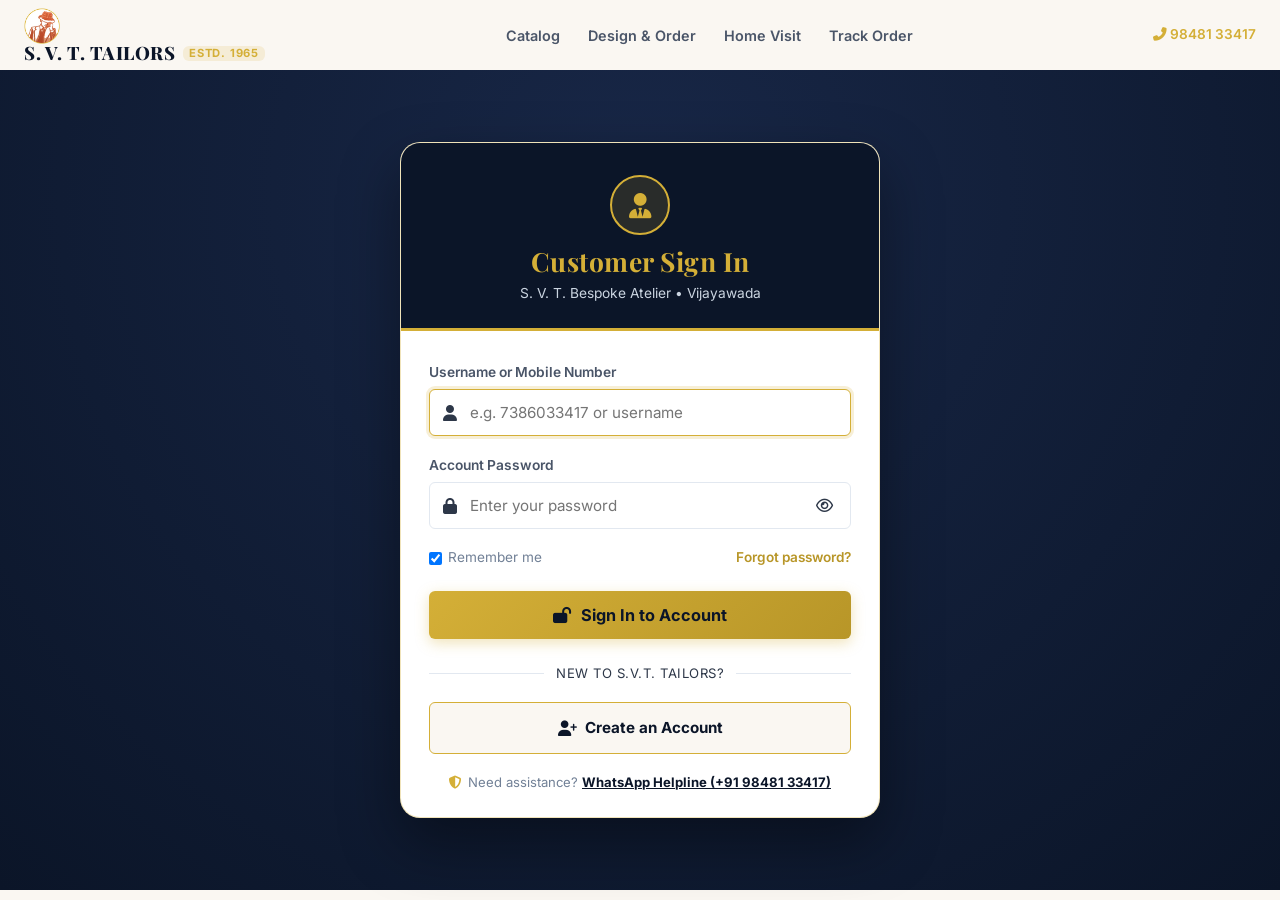
==== commit 7fa0a5ee: "fix(ui): remove 'Active in MySQL' and database badges from customer dashboard, replaced with 'Confir" ====
--- a/login.html
+++ b/login.html
@@ -435,7 +435,7 @@
 
           <div class="atelier-support-badge">
             <i class="fas fa-shield-alt" style="color: var(--secondary);"></i>
-            <span>Connected to MySQL Database • Need help? <a href="https://wa.me/919848133417" target="_blank">WhatsApp Support</a></span>
+            <span>Need assistance? <a href="https://wa.me/919848133417" target="_blank">WhatsApp Helpline (+91 98481 33417)</a></span>
           </div>
         </form>
       </div>
@@ -461,7 +461,7 @@
         </div>
 
         <h4 style="font-size: 1.05rem; color: var(--primary); margin-bottom: 12px; display: flex; align-items: center; gap: 8px;">
-          <i class="fas fa-clipboard-list" style="color: var(--secondary);"></i> Your Active Orders &amp; Fittings (from MySQL)
+          <i class="fas fa-clipboard-list" style="color: var(--secondary);"></i> Your Active Orders &amp; Fittings
         </h4>
         <div id="dashBookingsList">
           <p style="font-size: 0.85rem; color: var(--gray-600);">Loading bookings from database...</p>
@@ -582,7 +582,7 @@
         bList.innerHTML = `
           <div style="background: var(--cream); padding: 18px; border-radius: var(--radius-sm); text-align: center; color: var(--gray-600); font-size: 0.88rem;">
             <i class="fas fa-calendar-check" style="font-size: 1.8rem; color: var(--secondary); margin-bottom: 8px; display: block;"></i>
-            No active orders found in MySQL. Schedule a master doorstep visit or customize garments below!
+            No active orders found yet. Schedule a master doorstep visit or customize garments below!
           </div>
         `;
       } else {
@@ -590,7 +590,7 @@
           <div class="booking-card">
             <div class="booking-card-header">
               <span>Order #SVT-BK${b.booking_id}</span>
-              <span style="color: var(--emerald); font-size: 0.85rem;"><i class="fas fa-check-circle"></i> Active in MySQL</span>
+              <span style="color: var(--emerald); font-size: 0.85rem; font-weight: 600;"><i class="fas fa-check-circle"></i> Confirmed</span>
             </div>
             <div style="font-size: 0.85rem; color: var(--gray-700); margin-bottom: 4px;">
               <strong>Garments:</strong> ${b.garments || 'Bespoke Garments'}
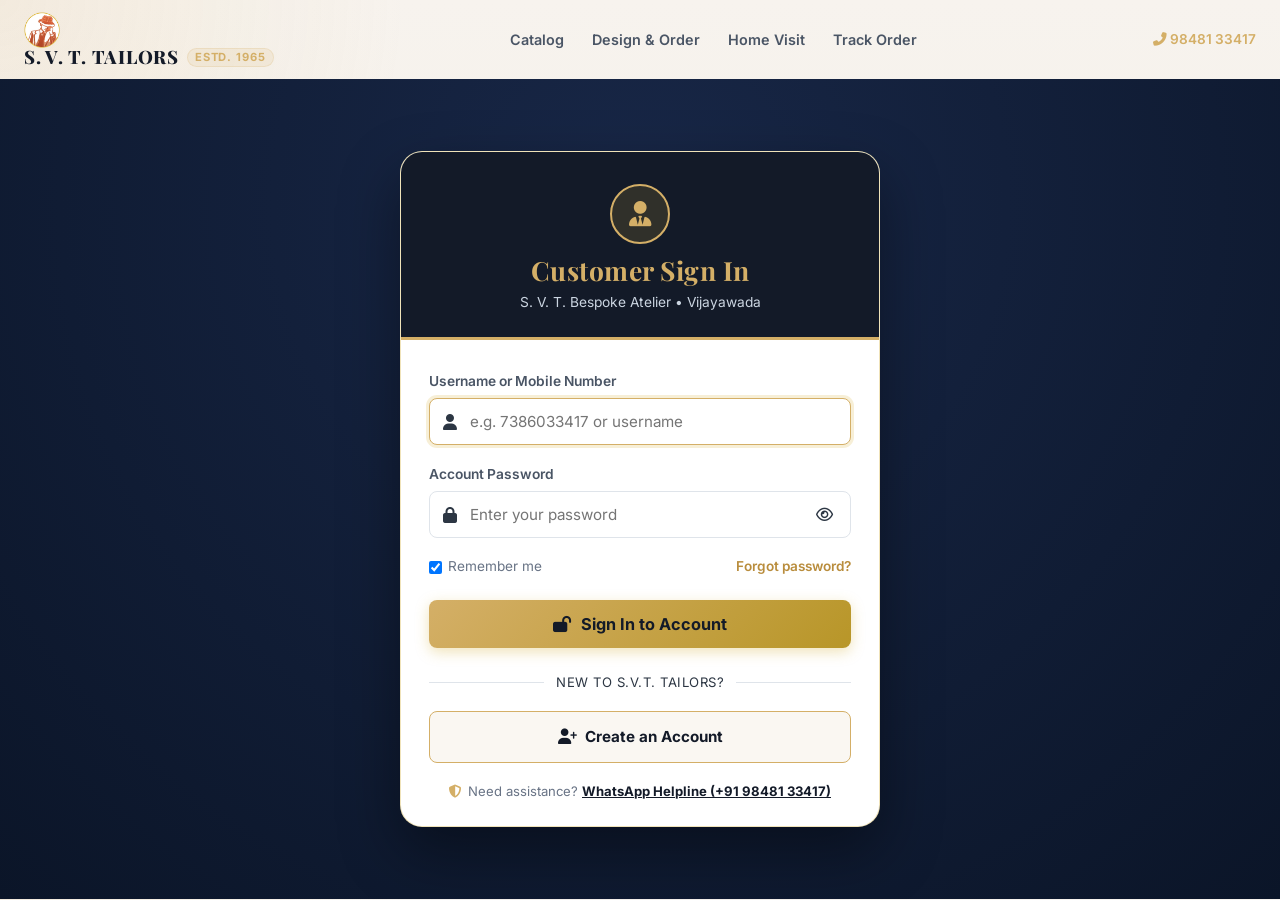
==== commit 65c7c7fb: "login.html" ====
--- a/login.html
+++ b/login.html
@@ -366,10 +366,10 @@
       <!-- Top Atelier Header -->
       <div class="auth-header">
         <div class="auth-header-crest">
-          <i class="fas fa-user-tie"></i>
+          <i class="fas fa-user-tie" id="authHeaderIcon"></i>
         </div>
-        <h2>Customer Sign In</h2>
-        <p>S. V. T. Bespoke Atelier • Vijayawada</p>
+        <h2 id="authHeaderTitle">Customer Sign In</h2>
+        <p id="authHeaderSub">S. V. T. Bespoke Atelier • Vijayawada</p>
       </div>
 
       <!-- Sign In Form Container -->
@@ -380,6 +380,7 @@
           <span id="alertMsg">Notification message</span>
         </div>
 
+        <!-- 1. SIGN IN FORM -->
         <form id="loginForm" onsubmit="handleLoginSubmit(event)">
           <div class="auth-form-group">
             <label for="loginIdentifier">Username or Mobile Number</label>
@@ -418,7 +419,7 @@
               <input type="checkbox" id="rememberMe" checked>
               <span>Remember me</span>
             </label>
-            <a href="javascript:void(0)" onclick="handleForgotPassword()">Forgot password?</a>
+            <a href="javascript:void(0)" onclick="handleForgotPassword()" style="color: var(--secondary-hover); font-weight: 600;">Forgot password?</a>
           </div>
 
           <button type="submit" class="btn-auth-submit" id="btnLoginSubmit">
@@ -435,7 +436,67 @@
 
           <div class="atelier-support-badge">
             <i class="fas fa-shield-alt" style="color: var(--secondary);"></i>
-            <span>Need assistance? <a href="https://wa.me/919848133417" target="_blank">WhatsApp Helpline (+91 98481 33417)</a></span>
+            <span>Need assistance? <a href="whatsapp://send?phone=919848133417&text=Hello%20SVT%20Tailors,%20I%20need%20assistance%20with%20my%20account.">WhatsApp Helpline (+91 98481 33417)</a></span>
+          </div>
+        </form>
+
+        <!-- 2. DIRECT PASSWORD RESET FORM -->
+        <form id="resetPasswordForm" style="display: none;" onsubmit="handleResetPasswordSubmit(event)">
+          <div style="background: #f8fafc; border-left: 3px solid var(--secondary); padding: 12px 14px; border-radius: var(--radius-sm); margin-bottom: 18px; font-size: 0.86rem; color: var(--gray-700); line-height: 1.5;">
+            <i class="fas fa-key" style="color: var(--secondary); margin-right: 4px;"></i>
+            Enter your registered <strong>10-digit mobile number</strong> or <strong>username</strong> to directly set a new password.
+          </div>
+
+          <div class="auth-form-group">
+            <label for="resetIdentifier">Registered Mobile Number or Username *</label>
+            <div class="input-icon-wrap">
+              <i class="fas fa-mobile-alt input-icon"></i>
+              <input 
+                type="text" 
+                id="resetIdentifier" 
+                placeholder="e.g. 7386033417 or username" 
+                required
+              >
+            </div>
+          </div>
+
+          <div class="auth-form-group">
+            <label for="resetNewPassword">Choose New Password *</label>
+            <div class="input-icon-wrap">
+              <i class="fas fa-lock input-icon"></i>
+              <input 
+                type="password" 
+                id="resetNewPassword" 
+                placeholder="Enter new password (min. 4 characters)" 
+                required
+              >
+              <button type="button" class="toggle-pwd-btn" onclick="togglePasswordVisibility('resetNewPassword', this)" title="Show/Hide Password">
+                <i class="far fa-eye"></i>
+              </button>
+            </div>
+          </div>
+
+          <div class="auth-form-group">
+            <label for="resetConfirmPassword">Confirm New Password *</label>
+            <div class="input-icon-wrap">
+              <i class="fas fa-check-double input-icon"></i>
+              <input 
+                type="password" 
+                id="resetConfirmPassword" 
+                placeholder="Re-enter new password" 
+                required
+              >
+            </div>
+          </div>
+
+          <button type="submit" class="btn-auth-submit" id="btnResetSubmit">
+            <i class="fas fa-sync-alt"></i> Reset &amp; Update Password
+          </button>
+
+          <div style="text-align: center; margin-top: 18px;">
+            <a href="javascript:void(0)" onclick="showLoginForm()" style="color: var(--primary); font-weight: 700; font-size: 0.9rem; text-decoration: none; display: inline-flex; align-items: center; gap: 6px;">
+              <i class="fas fa-arrow-left"></i> Back to Sign In
+            </a>
           </div>
         </form>
       </div>
@@ -516,7 +577,91 @@
     }
 
     function handleForgotPassword() {
-      alert("Password Reset Assistance:\n\nPlease contact our atelier helpline at +91 98481 33417 with your registered mobile number, and Master Tailor will assist you immediately.");
+      hideAlert();
+      const loginId = document.getElementById('loginIdentifier')?.value.trim();
+      if (loginId) {
+        document.getElementById('resetIdentifier').value = loginId;
+      }
+      document.getElementById('loginForm').style.display = 'none';
+      document.getElementById('resetPasswordForm').style.display = 'block';
+      document.getElementById('authHeaderIcon').className = 'fas fa-key';
+      document.getElementById('authHeaderTitle').textContent = 'Reset Password';
+      document.getElementById('authHeaderSub').textContent = 'Set your new password directly below';
+      document.getElementById('resetNewPassword').focus();
+    }
+
+    function showLoginForm() {
+      hideAlert();
+      document.getElementById('resetPasswordForm').style.display = 'none';
+      document.getElementById('loginForm').style.display = 'block';
+      document.getElementById('authHeaderIcon').className = 'fas fa-user-tie';
+      document.getElementById('authHeaderTitle').textContent = 'Customer Sign In';
+      document.getElementById('authHeaderSub').textContent = 'S. V. T. Bespoke Atelier • Vijayawada';
+      document.getElementById('loginIdentifier').focus();
+    }
+
+    function getApiEndpoint(endpoint) {
+      const isLocalDevServer = (window.location.hostname === 'localhost' || window.location.hostname === '127.0.0.1') &&
+                               window.location.port &&
+                               window.location.port !== '8080';
+      if (isLocalDevServer) {
+        return 'http://localhost:8080' + endpoint;
+      }
+      return endpoint;
+    }
+
+    // Direct Password Reset Handler
+    async function handleResetPasswordSubmit(e) {
+      e.preventDefault();
+      hideAlert();
+
+      const identifier = document.getElementById('resetIdentifier').value.trim();
+      const newPassword = document.getElementById('resetNewPassword').value;
+      const confirmPassword = document.getElementById('resetConfirmPassword').value;
+
+      if (!identifier) {
+        showAlert('Please enter your registered mobile number or username.');
+        return;
+      }
+      if (!newPassword || newPassword.length < 4) {
+        showAlert('New password must be at least 4 characters long.');
+        return;
+      }
+      if (newPassword !== confirmPassword) {
+        showAlert('Passwords do not match! Please check and re-enter.');
+        return;
+      }
+
+      const btn = document.getElementById('btnResetSubmit');
+      btn.disabled = true;
+      btn.innerHTML = '<i class="fas fa-spinner fa-spin"></i> Updating in Database...';
+
+      try {
+        const res = await fetch('/api/reset-password', {
+          method: 'POST',
+          headers: { 'Content-Type': 'application/json' },
+          body: JSON.stringify({ identifier, new_password: newPassword })
+        });
+
+        const data = await res.json();
+        if (data.success) {
+          showAlert(`<i class="fas fa-check-circle"></i> ${data.message || 'Password reset successfully!'} Directing to Sign In...`, 'success');
+          setTimeout(() => {
+            showLoginForm();
+            document.getElementById('loginIdentifier').value = data.identifier || identifier;
+            document.getElementById('loginPassword').value = '';
+            document.getElementById('loginPassword').focus();
+            showAlert('<i class="fas fa-check-circle"></i> Your password is updated! Please sign in with your new password.', 'success');
+          }, 1200);
+        } else {
+          showAlert(data.error || 'Could not reset password. Please check your mobile or username.');
+        }
+      } catch (err) {
+        showAlert('Server connection error. Please try again.');
+      } finally {
+        btn.disabled = false;
+        btn.innerHTML = '<i class="fas fa-sync-alt"></i> Reset &amp; Update Password';
+      }
     }
 
     // Login Form Submit Handler
@@ -620,7 +765,13 @@
         showAlert(decodeURIComponent(notice), 'warning');
       }
 
-      if (prefillId) {
+      if (urlParams.get('action') === 'reset' || urlParams.get('forgot') === 'true') {
+        handleForgotPassword();
+        if (prefillId) {
+          const rId = document.getElementById('resetIdentifier');
+          if (rId) rId.value = prefillId;
+        }
+      } else if (prefillId) {
         const idField = document.getElementById('loginIdentifier');
         if (idField) {
           idField.value = prefillId;
--- a/style.css
+++ b/style.css
@@ -4,38 +4,40 @@
    ========================================================================== */
 
 :root {
-  --primary: #0b1528;
-  --primary-light: #162442;
-  --secondary: #d4af37; /* Royal Tailor Gold */
-  --secondary-hover: #b89628;
-  --secondary-light: #fef8e7;
-  --accent: #c59b27;
-  --emerald: #0f5132;
-  --emerald-light: #d1e7dd;
-  --crimson: #8b0000;
-  --dark: #121824;
-  --gray-900: #1a202c;
-  --gray-800: #2d3748;
-  --gray-700: #4a5568;
-  --gray-600: #718096;
-  --gray-300: #e2e8f0;
-  --gray-100: #f7fafc;
-  --gray-50: #fbfbfa;
+  --primary: #131a28;
+  --primary-light: #1a2336;
+  --secondary: #d4af67;
+  --secondary-hover: #b98d3d;
+  --secondary-light: #f7f1e3;
+  --accent: #5b6cff;
+  --accent-soft: rgba(91, 108, 255, 0.12);
+  --emerald: #1d7a5f;
+  --emerald-light: #dff6ef;
+  --crimson: #a23b3b;
+  --dark: #171d27;
+  --gray-900: #1d2430;
+  --gray-800: #2c3643;
+  --gray-700: #4a5565;
+  --gray-600: #687385;
+  --gray-300: #dfe4ea;
+  --gray-100: #f3f5f7;
+  --gray-50: #fafbfc;
   --white: #ffffff;
-  --cream: #faf7f2;
-  
-  --shadow-sm: 0 2px 4px rgba(0,0,0,0.05);
-  --shadow-md: 0 6px 18px rgba(0,0,0,0.08);
-  --shadow-lg: 0 12px 30px rgba(0,0,0,0.12);
-  --shadow-xl: 0 20px 45px rgba(0,0,0,0.18);
-  
+  --cream: #f7f3ee;
+  --bg-soft: #f2efe9;
+  --panel: rgba(255, 255, 255, 0.72);
+  --panel-strong: rgba(255, 255, 255, 0.96);
+  --shadow-sm: 0 10px 22px rgba(17, 24, 39, 0.06);
+  --shadow-md: 0 18px 38px rgba(17, 24, 39, 0.10);
+  --shadow-lg: 0 26px 60px rgba(17, 24, 39, 0.14);
+  --shadow-xl: 0 28px 80px rgba(17, 24, 39, 0.18);
   --font-serif: 'Playfair Display', Georgia, 'Times New Roman', serif;
-  --font-sans: 'Inter', system-ui, -apple-system, BlinkMacSystemFont, 'Segoe UI', Roboto, sans-serif;
-  --radius-sm: 6px;
-  --radius-md: 12px;
-  --radius-lg: 20px;
-  --radius-full: 9999px;
-  --transition: all 0.3s cubic-bezier(0.16, 1, 0.3, 1);
+  --font-sans: 'Inter', system-ui, -apple-system, BlinkMacSystemFont, 'Segoe UI', sans-serif;
+  --radius-sm: 8px;
+  --radius-md: 14px;
+  --radius-lg: 22px;
+  --radius-full: 999px;
+  --transition: all 0.28s cubic-bezier(0.16, 1, 0.3, 1);
 }
 
 *, *::before, *::after {
@@ -52,7 +54,9 @@
 body {
   font-family: var(--font-sans);
   color: var(--gray-800);
-  background-color: var(--cream);
+  background:
+    radial-gradient(circle at top left, rgba(212, 175, 103, 0.12), transparent 26%),
+    linear-gradient(180deg, #f7f3ee 0%, #f5f1ea 28%, #f8f7f3 100%);
   line-height: 1.6;
   overflow-x: hidden;
 }
@@ -82,51 +86,56 @@
    ANNOUNCEMENT BAR
    ========================================================================== */
 .top-bar {
-  background: linear-gradient(90deg, #070d19 0%, #111e38 50%, #070d19 100%);
-  color: #e2e8f0;
-  padding: 8px 16px;
-  font-size: 0.85rem;
+  background: linear-gradient(90deg, #10151f 0%, #161e2d 48%, #10151f 100%);
+  color: #e7ecf5;
+  padding: 10px 18px;
+  font-size: 0.82rem;
   display: flex;
   justify-content: space-between;
   align-items: center;
-  border-bottom: 1px solid rgba(212, 175, 55, 0.25);
+  border-bottom: 1px solid rgba(212, 175, 103, 0.18);
   position: relative;
-  z-index: 100;
+  z-index: 120;
+  box-shadow: inset 0 -1px 0 rgba(255,255,255,0.02);
 }
 
 .top-bar-marquee {
   display: flex;
   align-items: center;
-  gap: 20px;
+  gap: 16px;
+  min-width: 0;
 }
 
 .top-badge {
-  background: var(--secondary);
-  color: #0b1528;
-  font-weight: 700;
-  padding: 2px 8px;
-  border-radius: 4px;
-  font-size: 0.75rem;
-  letter-spacing: 0.5px;
+  background: linear-gradient(135deg, #f3d38a 0%, var(--secondary) 100%);
+  color: #1a1a1a;
+  font-weight: 800;
+  padding: 5px 10px;
+  border-radius: 8px;
+  font-size: 0.7rem;
+  letter-spacing: 0.07em;
   text-transform: uppercase;
+  box-shadow: 0 6px 16px rgba(212, 175, 103, 0.2);
 }
 
 .top-bar-links {
   display: flex;
   align-items: center;
-  gap: 16px;
+  gap: 18px;
 }
 
 .top-bar-links a {
-  color: #cbd5e1;
+  color: rgba(231, 236, 245, 0.9);
   transition: var(--transition);
   display: inline-flex;
   align-items: center;
   gap: 6px;
+  opacity: 0.92;
 }
 
 .top-bar-links a:hover {
   color: var(--secondary);
+  opacity: 1;
 }
 
 /* ==========================================================================
@@ -135,9 +144,10 @@
 .main-nav {
   position: sticky;
   top: 0;
-  background: rgba(255, 255, 255, 0.96);
-  backdrop-filter: blur(12px);
-  border-bottom: 1px solid rgba(212, 175, 55, 0.2);
+  background: rgba(255, 255, 255, 0.8);
+  backdrop-filter: blur(18px);
+  -webkit-backdrop-filter: blur(18px);
+  border-bottom: 1px solid rgba(17, 24, 39, 0.08);
   z-index: 99;
   transition: var(--transition);
 }
@@ -145,11 +155,11 @@
 .nav-container {
   max-width: 1280px;
   margin: 0 auto;
-  padding: 8px 24px;
+  padding: 12px 24px;
   display: flex;
   align-items: center;
   justify-content: space-between;
-  gap: 20px;
+  gap: 18px;
 }
 
 .brand-logo {
@@ -161,15 +171,15 @@
 }
 
 .brand-icon {
-  width: 38px;
-  height: 38px;
+  width: 42px;
+  height: 42px;
   border-radius: 50%;
-  border: 1.5px solid var(--secondary);
-  background: #fdfbf7;
+  border: 1.5px solid rgba(212, 175, 103, 0.8);
+  background: linear-gradient(135deg, #fffaf0 0%, #f4efe5 100%);
   display: flex;
   align-items: center;
   justify-content: center;
-  box-shadow: 0 2px 8px rgba(212, 175, 55, 0.25);
+  box-shadow: 0 8px 18px rgba(212, 175, 103, 0.18);
   position: relative;
   overflow: hidden;
   flex-shrink: 0;
@@ -177,7 +187,7 @@
 }
 
 .brand-icon:hover {
-  transform: scale(1.05);
+  transform: rotate(-3deg) scale(1.02);
 }
 
 .brand-icon img {
@@ -194,7 +204,7 @@
   display: inline-block;
   vertical-align: middle;
   margin-right: 6px;
-  border: 1px solid var(--secondary);
+  border: 1px solid rgba(212, 175, 103, 0.8);
 }
 
 .visiting-card-badge {
@@ -232,12 +242,13 @@
 .brand-text h1 {
   font-size: 1.18rem;
   font-weight: 800;
-  letter-spacing: 0.5px;
+  letter-spacing: 0.04em;
   margin: 0;
   display: flex;
   align-items: center;
   gap: 8px;
   line-height: 1;
+  color: var(--primary);
 }
 
 .brand-text .est {
@@ -245,11 +256,12 @@
   color: var(--secondary-hover);
   font-family: var(--font-sans);
   font-weight: 700;
-  letter-spacing: 0.8px;
+  letter-spacing: 0.08em;
   text-transform: uppercase;
-  background: rgba(212, 175, 55, 0.15);
-  padding: 2px 6px;
-  border-radius: var(--radius-sm);
+  background: rgba(212, 175, 103, 0.12);
+  padding: 3px 7px;
+  border-radius: 999px;
+  border: 1px solid rgba(212, 175, 103, 0.2);
 }
 
 .brand-text p {
@@ -271,7 +283,7 @@
   color: var(--gray-700);
   transition: var(--transition);
   position: relative;
-  padding: 4px 0;
+  padding: 6px 0;
   white-space: nowrap;
   text-decoration: none;
   display: inline-flex;
@@ -287,11 +299,11 @@
 .nav-menu a::after {
   content: '';
   position: absolute;
-  bottom: 0;
+  bottom: -4px;
   left: 0;
   width: 0%;
   height: 2px;
-  background: var(--secondary);
+  background: linear-gradient(90deg, var(--secondary), var(--accent));
   transition: var(--transition);
 }
 
@@ -312,9 +324,9 @@
 }
 
 .btn-nav-account, #navAccountBtn {
-  padding: 6px 14px;
-  border: 1.5px solid var(--secondary);
-  background: rgba(212, 175, 55, 0.1);
+  padding: 8px 14px;
+  border: 1.5px solid rgba(17, 24, 39, 0.12);
+  background: rgba(255, 255, 255, 0.8);
   color: var(--primary);
   border-radius: var(--radius-full);
   font-size: 0.82rem;
@@ -326,12 +338,14 @@
   text-decoration: none;
   white-space: nowrap;
   cursor: pointer;
+  box-shadow: var(--shadow-sm);
 }
 
 .btn-nav-account:hover, #navAccountBtn:hover {
-  background: var(--secondary);
+  background: linear-gradient(135deg, rgba(212, 175, 103, 0.18), rgba(91, 108, 255, 0.08));
+  border-color: rgba(212, 175, 103, 0.5);
   color: var(--primary);
-  box-shadow: 0 4px 12px rgba(212, 175, 55, 0.3);
+  box-shadow: 0 6px 18px rgba(17, 24, 39, 0.08);
 }
 
 .btn-track {
@@ -429,30 +443,33 @@
    ========================================================================== */
 .hero {
   position: relative;
-  min-height: 85vh;
-  display: flex;
-  align-items: center;
-  background: linear-gradient(135deg, rgba(11, 21, 40, 0.92) 0%, rgba(16, 29, 56, 0.85) 100%),
-              url('public/images/hero_atelier.jpg') center/cover no-repeat fixed;
-  color: var(--white);
-  padding: 80px 24px;
+  min-height: 82vh;
+  display: flex;
+  align-items: center;
+  background:
+    linear-gradient(135deg, rgba(8, 13, 20, 0.80), rgba(15, 23, 42, 0.70)),
+    url('public/images/hero_atelier.jpg') center/cover no-repeat;
+  color: var(--white);
+  padding: 72px 24px 84px;
   overflow: hidden;
+  border-bottom: 1px solid rgba(212, 175, 103, 0.15);
 }
 
 .hero-overlay-pattern {
   position: absolute;
   inset: 0;
-  background-image: radial-gradient(rgba(212, 175, 55, 0.15) 1px, transparent 0);
-  background-size: 28px 28px;
+  background-image: radial-gradient(rgba(212, 175, 103, 0.20) 1px, transparent 0);
+  background-size: 26px 26px;
   pointer-events: none;
+  mask-image: linear-gradient(180deg, rgba(0,0,0,0.9), rgba(0,0,0,0.4));
 }
 
 .hero-container {
   max-width: 1320px;
   margin: 0 auto;
   display: grid;
-  grid-template-columns: 1.15fr 0.85fr;
-  gap: 50px;
+  grid-template-columns: 1.14fr 0.86fr;
+  gap: 48px;
   align-items: center;
   position: relative;
   z-index: 2;
@@ -462,49 +479,53 @@
   display: inline-flex;
   align-items: center;
   gap: 8px;
-  background: rgba(212, 175, 55, 0.2);
-  border: 1px solid var(--secondary);
-  color: var(--secondary);
-  padding: 6px 14px;
-  border-radius: var(--radius-full);
-  font-size: 0.85rem;
+  background: rgba(255, 255, 255, 0.08);
+  border: 1px solid rgba(212, 175, 103, 0.75);
+  color: #f5e8bf;
+  padding: 8px 16px;
+  border-radius: 999px;
+  font-size: 0.8rem;
   font-weight: 700;
-  letter-spacing: 1px;
+  letter-spacing: 0.12em;
   text-transform: uppercase;
   margin-bottom: 20px;
   backdrop-filter: blur(8px);
+  box-shadow: 0 8px 20px rgba(0, 0, 0, 0.12);
 }
 
 .hero-title {
-  font-size: 3.5rem;
+  font-size: clamp(3.1rem, 5vw, 5.8rem);
   font-weight: 800;
   color: var(--white);
   margin-bottom: 20px;
-  letter-spacing: -0.5px;
+  letter-spacing: -0.06em;
+  line-height: 0.94;
 }
 
 .hero-title span.gold {
-  color: var(--secondary);
+  color: #efd389;
   position: relative;
   display: inline-block;
+  text-shadow: 0 6px 22px rgba(212, 175, 103, 0.25);
 }
 
 .hero-title span.gold::after {
   content: '';
   position: absolute;
-  bottom: 6px;
-  left: 0;
+  bottom: 0.08em;
+  left: 0.02em;
   width: 100%;
-  height: 6px;
-  background: rgba(212, 175, 55, 0.35);
+  height: 0.18em;
+  background: rgba(212, 175, 103, 0.22);
   z-index: -1;
+  border-radius: 12px;
 }
 
 .hero-desc {
-  font-size: 1.2rem;
-  color: #e2e8f0;
-  margin-bottom: 34px;
-  max-width: 600px;
+  font-size: 1.18rem;
+  color: rgba(233, 238, 245, 0.9);
+  margin-bottom: 32px;
+  max-width: 620px;
   line-height: 1.7;
 }
 
@@ -517,30 +538,30 @@
 }
 
 .btn-primary-gold {
-  background: linear-gradient(135deg, var(--secondary) 0%, #b89628 100%);
-  color: #0b1528;
-  font-weight: 700;
-  font-size: 1.05rem;
-  padding: 16px 32px;
-  border-radius: var(--radius-full);
+  background: linear-gradient(135deg, #f0d38f 0%, var(--secondary) 100%);
+  color: #1b1a17;
+  font-weight: 800;
+  font-size: 1.04rem;
+  padding: 15px 28px;
+  border-radius: 999px;
   display: inline-flex;
   align-items: center;
   gap: 10px;
   border: none;
   cursor: pointer;
   transition: var(--transition);
-  box-shadow: 0 10px 25px rgba(212, 175, 55, 0.4);
+  box-shadow: 0 16px 34px rgba(212, 175, 103, 0.32);
 }
 
 .btn-primary-gold:hover {
-  transform: translateY(-3px) scale(1.02);
-  box-shadow: 0 14px 30px rgba(212, 175, 55, 0.6);
-  background: linear-gradient(135deg, #e4bf47 0%, var(--secondary) 100%);
+  transform: translateY(-3px);
+  box-shadow: 0 18px 36px rgba(212, 175, 103, 0.42);
+  background: linear-gradient(135deg, #f7df9a 0%, #d5af62 100%);
 }
 
 .btn-secondary-outline {
   background: rgba(255, 255, 255, 0.08);
-  border: 1.5px solid rgba(255, 255, 255, 0.4);
+  border: 1.5px solid rgba(255, 255, 255, 0.34);
   color: var(--white);
   font-weight: 600;
   font-size: 1rem;
@@ -555,49 +576,49 @@
 }
 
 .btn-secondary-outline:hover {
-  background: var(--white);
-  color: var(--primary);
-  border-color: var(--white);
+  background: rgba(255, 255, 255, 0.16);
+  border-color: rgba(255, 255, 255, 0.58);
   transform: translateY(-2px);
 }
 
 .hero-stats-row {
   display: grid;
-  grid-template-columns: repeat(3, 1fr);
+  grid-template-columns: repeat(3, minmax(0, 1fr));
   gap: 20px;
-  border-top: 1px solid rgba(255, 255, 255, 0.15);
+  border-top: 1px solid rgba(255, 255, 255, 0.16);
   padding-top: 24px;
 }
 
 .hero-stat-item h3 {
-  font-size: 2rem;
+  font-size: clamp(1.2rem, 1.8vw, 2rem);
   font-weight: 800;
-  color: var(--secondary);
+  color: #f0d38f;
   font-family: var(--font-sans);
   margin-bottom: 2px;
 }
 
 .hero-stat-item p {
-  font-size: 0.85rem;
-  color: #cbd5e1;
+  font-size: 0.8rem;
+  color: rgba(233, 238, 245, 0.82);
   text-transform: uppercase;
-  letter-spacing: 0.5px;
+  letter-spacing: 0.08em;
 }
 
 /* Hero Right: Interactive Quick Order Card */
 .hero-card {
-  background: rgba(255, 255, 255, 0.98);
+  background: rgba(255, 255, 255, 0.95);
   color: var(--dark);
-  border-radius: var(--radius-lg);
-  padding: 32px;
+  border-radius: 26px;
+  padding: 28px 26px;
   box-shadow: var(--shadow-xl);
-  border: 2px solid rgba(212, 175, 55, 0.4);
+  border: 1px solid rgba(17, 24, 39, 0.06);
   position: relative;
+  backdrop-filter: blur(12px);
 }
 
 .hero-card-header {
   margin-bottom: 20px;
-  border-bottom: 1px solid var(--gray-300);
+  border-bottom: 1px solid rgba(17, 24, 39, 0.08);
   padding-bottom: 16px;
   display: flex;
   justify-content: space-between;
@@ -605,20 +626,21 @@
 }
 
 .hero-card-header h3 {
-  font-size: 1.4rem;
+  font-size: 1.45rem;
   color: var(--primary);
 }
 
 .hero-card-header .pulse-badge {
-  background: #e6f4ea;
+  background: #eafaf4;
   color: var(--emerald);
   font-weight: 700;
-  font-size: 0.75rem;
-  padding: 4px 10px;
-  border-radius: var(--radius-full);
+  font-size: 0.72rem;
+  padding: 6px 10px;
+  border-radius: 999px;
   display: inline-flex;
   align-items: center;
   gap: 6px;
+  border: 1px solid rgba(29, 122, 95, 0.22);
 }
 
 .pulse-dot {
@@ -630,46 +652,49 @@
 }
 
 @keyframes pulse {
-  0% { transform: scale(0.95); box-shadow: 0 0 0 0 rgba(15, 81, 50, 0.7); }
-  70% { transform: scale(1); box-shadow: 0 0 0 8px rgba(15, 81, 50, 0); }
-  100% { transform: scale(0.95); box-shadow: 0 0 0 0 rgba(15, 81, 50, 0); }
+  0% { transform: scale(0.95); box-shadow: 0 0 0 0 rgba(29, 122, 95, 0.7); }
+  70% { transform: scale(1); box-shadow: 0 0 0 8px rgba(29, 122, 95, 0); }
+  100% { transform: scale(0.95); box-shadow: 0 0 0 0 rgba(29, 122, 95, 0); }
 }
 
 .quick-order-options {
   display: grid;
-  grid-template-columns: repeat(2, 1fr);
-  gap: 10px;
+  grid-template-columns: repeat(2, minmax(0, 1fr));
+  gap: 12px;
   margin-bottom: 18px;
 }
 
 .quick-option-btn {
-  background: var(--gray-50);
-  border: 1.5px solid var(--gray-300);
-  border-radius: var(--radius-md);
-  padding: 12px 10px;
+  background: linear-gradient(180deg, #fffefc 0%, #f9f5ef 100%);
+  border: 1px solid rgba(17, 24, 39, 0.08);
+  border-radius: 18px;
+  padding: 14px 12px;
   text-align: center;
   cursor: pointer;
   transition: var(--transition);
+  box-shadow: 0 8px 18px rgba(17, 24, 39, 0.04);
 }
 
 .quick-option-btn:hover,
 .quick-option-btn.active {
-  border-color: var(--secondary);
-  background: var(--secondary-light);
+  border-color: rgba(212, 175, 103, 0.8);
+  background: linear-gradient(180deg, rgba(212, 175, 103, 0.10), rgba(91, 108, 255, 0.04));
   transform: translateY(-2px);
+  box-shadow: 0 14px 28px rgba(17, 24, 39, 0.08);
 }
 
 .quick-option-btn i {
-  font-size: 1.4rem;
+  font-size: 1.35rem;
   color: var(--primary);
   margin-bottom: 4px;
   display: block;
 }
 
 .quick-option-btn span {
-  font-size: 0.85rem;
+  font-size: 0.82rem;
   font-weight: 700;
   display: block;
+  color: var(--primary);
 }
 
 .quick-option-btn small {
@@ -681,10 +706,10 @@
    FEATURE STRIP (TRUST BADGES)
    ========================================================================== */
 .feature-strip {
-  background: var(--primary);
-  color: var(--white);
-  padding: 24px 0;
-  border-bottom: 2px solid var(--secondary);
+  background: linear-gradient(180deg, rgba(17, 24, 39, 0.96), rgba(15, 23, 42, 0.98));
+  color: var(--white);
+  padding: 26px 0;
+  border-bottom: 1px solid rgba(212, 175, 103, 0.15);
 }
 
 .feature-grid {
@@ -692,7 +717,7 @@
   margin: 0 auto;
   padding: 0 24px;
   display: grid;
-  grid-template-columns: repeat(4, 1fr);
+  grid-template-columns: repeat(4, minmax(0, 1fr));
   gap: 24px;
 }
 
@@ -700,13 +725,17 @@
   display: flex;
   align-items: center;
   gap: 16px;
+  background: rgba(255,255,255,0.02);
+  border: 1px solid rgba(255,255,255,0.06);
+  border-radius: 18px;
+  padding: 16px 18px;
 }
 
 .feature-icon {
   width: 52px;
   height: 52px;
-  background: rgba(212, 175, 55, 0.15);
-  border: 1px solid var(--secondary);
+  background: rgba(212, 175, 103, 0.12);
+  border: 1px solid rgba(212, 175, 103, 0.3);
   border-radius: 50%;
   display: flex;
   align-items: center;
@@ -723,7 +752,7 @@
 }
 
 .feature-info p {
-  color: #94a3b8;
+  color: rgba(203, 213, 225, 0.8);
   font-size: 0.82rem;
 }
 
@@ -815,11 +844,11 @@
 }
 
 .section-cream {
-  background: var(--cream);
+  background: linear-gradient(180deg, rgba(247, 243, 238, 0.92), rgba(245, 241, 234, 0.98));
 }
 
 .section-white {
-  background: var(--white);
+  background: rgba(255, 255, 255, 0.7);
 }
 
 .section-dark {
@@ -829,35 +858,36 @@
 
 .section-header {
   text-align: center;
-  max-width: 750px;
-  margin: 0 auto 55px auto;
+  max-width: 760px;
+  margin: 0 auto 52px auto;
 }
 
 .section-tag {
   color: var(--secondary-hover);
   font-weight: 700;
-  font-size: 0.85rem;
+  font-size: 0.8rem;
   text-transform: uppercase;
-  letter-spacing: 1.5px;
+  letter-spacing: 0.12em;
   display: inline-block;
-  margin-bottom: 8px;
+  margin-bottom: 10px;
 }
 
 .section-title {
-  font-size: 2.5rem;
+  font-size: clamp(2.1rem, 4vw, 3.1rem);
   font-weight: 800;
   margin-bottom: 14px;
   position: relative;
+  letter-spacing: -0.04em;
 }
 
 .section-title::after {
   content: '';
   display: block;
-  width: 60px;
-  height: 3px;
-  background: var(--secondary);
+  width: 70px;
+  height: 4px;
+  background: linear-gradient(90deg, var(--secondary), var(--accent));
   margin: 12px auto 0;
-  border-radius: 2px;
+  border-radius: 999px;
 }
 
 .section-dark .section-title {
@@ -913,11 +943,11 @@
 }
 
 .catalog-card {
-  background: var(--white);
-  border-radius: var(--radius-lg);
+  background: rgba(255, 255, 255, 0.9);
+  border-radius: 24px;
   overflow: hidden;
-  border: 1px solid var(--gray-300);
-  box-shadow: var(--shadow-md);
+  border: 1px solid rgba(17, 24, 39, 0.08);
+  box-shadow: var(--shadow-sm);
   transition: var(--transition);
   display: flex;
   flex-direction: column;
@@ -925,9 +955,9 @@
 }
 
 .catalog-card:hover {
-  transform: translateY(-8px);
-  box-shadow: var(--shadow-xl);
-  border-color: var(--secondary);
+  transform: translateY(-6px);
+  box-shadow: 0 26px 52px rgba(17, 24, 39, 0.10);
+  border-color: rgba(212, 175, 103, 0.72);
 }
 
 .card-img-wrapper {
@@ -2080,21 +2110,26 @@
 
 @media (max-width: 768px) {
   .top-bar {
-    padding: 6px 12px;
+    padding: 8px 12px;
     font-size: 0.78rem;
     display: flex;
     justify-content: center;
+    flex-wrap: wrap;
   }
   .top-bar-marquee {
     gap: 10px;
     flex-wrap: wrap;
     justify-content: center;
+    text-align: center;
+    width: 100%;
+    min-width: 0;
   }
   .top-bar-links {
     display: none;
   }
   .nav-container {
     padding: 10px 16px;
+    gap: 12px;
   }
   .brand-text p {
     display: none;
@@ -2108,6 +2143,25 @@
   }
   .hero-title {
     font-size: clamp(2rem, 7vw, 2.5rem);
+    line-height: 1.08;
+  }
+  .hero-desc {
+    font-size: 1rem;
+  }
+  .hero-cta-group {
+    flex-direction: column;
+    align-items: stretch;
+  }
+  .hero-cta-group > * {
+    width: 100%;
+    justify-content: center;
+  }
+  .hero-stats-row {
+    grid-template-columns: 1fr;
+    gap: 10px;
+  }
+  .hero-card {
+    padding: 20px 18px;
   }
   .section {
     padding: 60px 16px;
@@ -2132,19 +2186,35 @@
   }
 }
 
-@media (max-width: 440px) {
+@media (max-width: 520px) {
+  .top-bar {
+    padding-top: 8px;
+    padding-bottom: 8px;
+  }
+  .top-bar-marquee {
+    gap: 8px;
+  }
+  .top-bar .top-badge {
+    display: none;
+  }
   .nav-container {
     padding: 8px 12px;
   }
   .brand-logo {
     gap: 8px;
+    min-width: 0;
   }
   .brand-icon {
-    width: 38px;
-    height: 38px;
+    width: 34px;
+    height: 34px;
   }
   .brand-text h1 {
-    font-size: 1.15rem;
+    font-size: 0.92rem;
+    letter-spacing: 0.2px;
+  }
+  .brand-text .est {
+    font-size: 0.56rem;
+    padding: 2px 5px;
   }
   .nav-actions {
     gap: 6px;
@@ -2165,14 +2235,58 @@
     height: 38px;
     font-size: 1.2rem;
   }
+  .hero-tag {
+    font-size: 0.72rem;
+    letter-spacing: 0.5px;
+    padding: 6px 10px;
+    white-space: normal;
+  }
+  .hero-card-header {
+    gap: 12px;
+    align-items: flex-start;
+    flex-direction: column;
+  }
+  .hero-card-header small {
+    display: block;
+  }
+  .quick-order-options {
+    grid-template-columns: 1fr;
+  }
+  .quick-option-btn {
+    padding: 14px 12px;
+  }
   .measurements-grid {
     grid-template-columns: 1fr;
   }
   .tracker-search {
     flex-direction: column;
   }
-  .quick-order-options {
-    grid-template-columns: 1fr;
+  .tracker-search input,
+  .tracker-search button {
+    width: 100%;
+  }
+  .doorstep-banner h2,
+  .section-title {
+    font-size: clamp(1.7rem, 8vw, 2.2rem);
+  }
+}
+
+@media (max-width: 360px) {
+  .brand-text h1 {
+    font-size: 0.8rem;
+  }
+  .brand-text .est {
+    display: none;
+  }
+  .btn-nav-account, #navAccountBtn {
+    min-width: auto;
+    padding: 7px 8px;
+  }
+  .hero-cta-group .btn-primary-gold,
+  .hero-cta-group .btn-secondary-outline {
+    padding-left: 18px;
+    padding-right: 18px;
+    font-size: 0.9rem;
   }
 }
 
